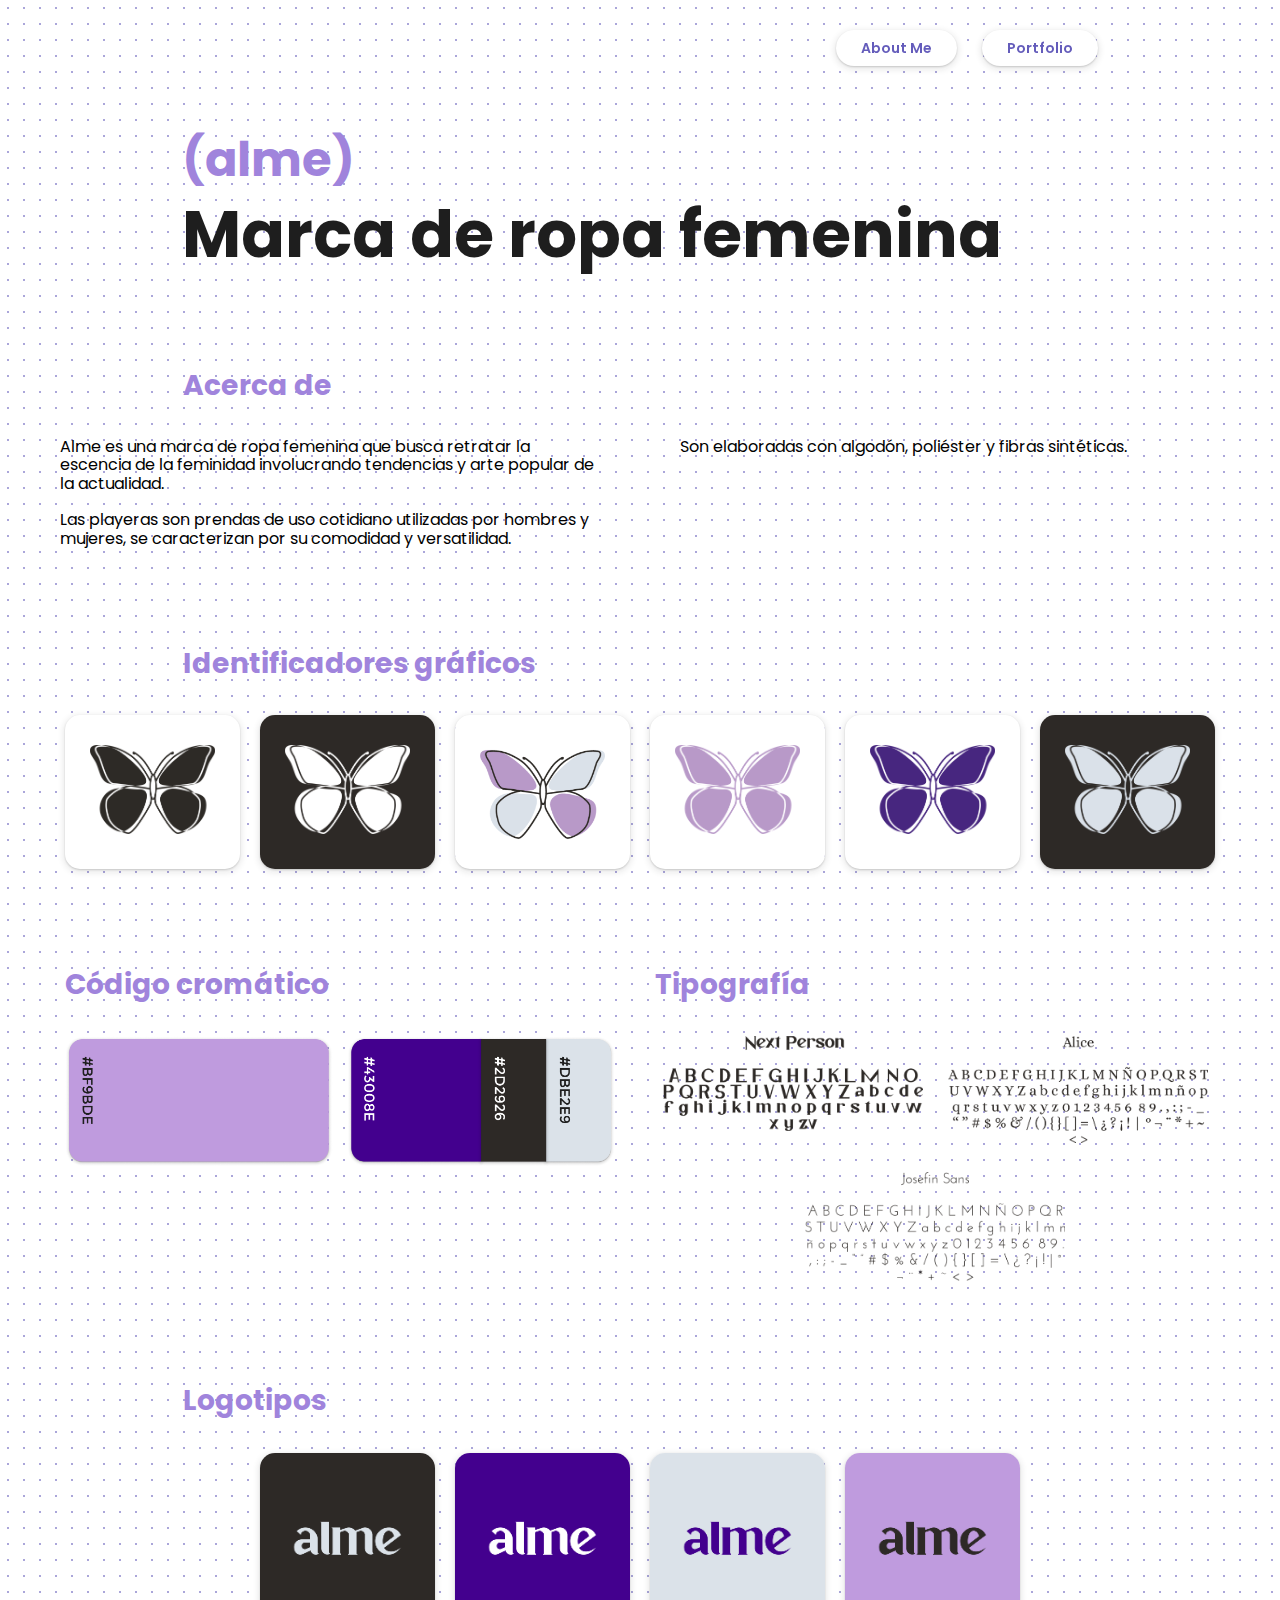
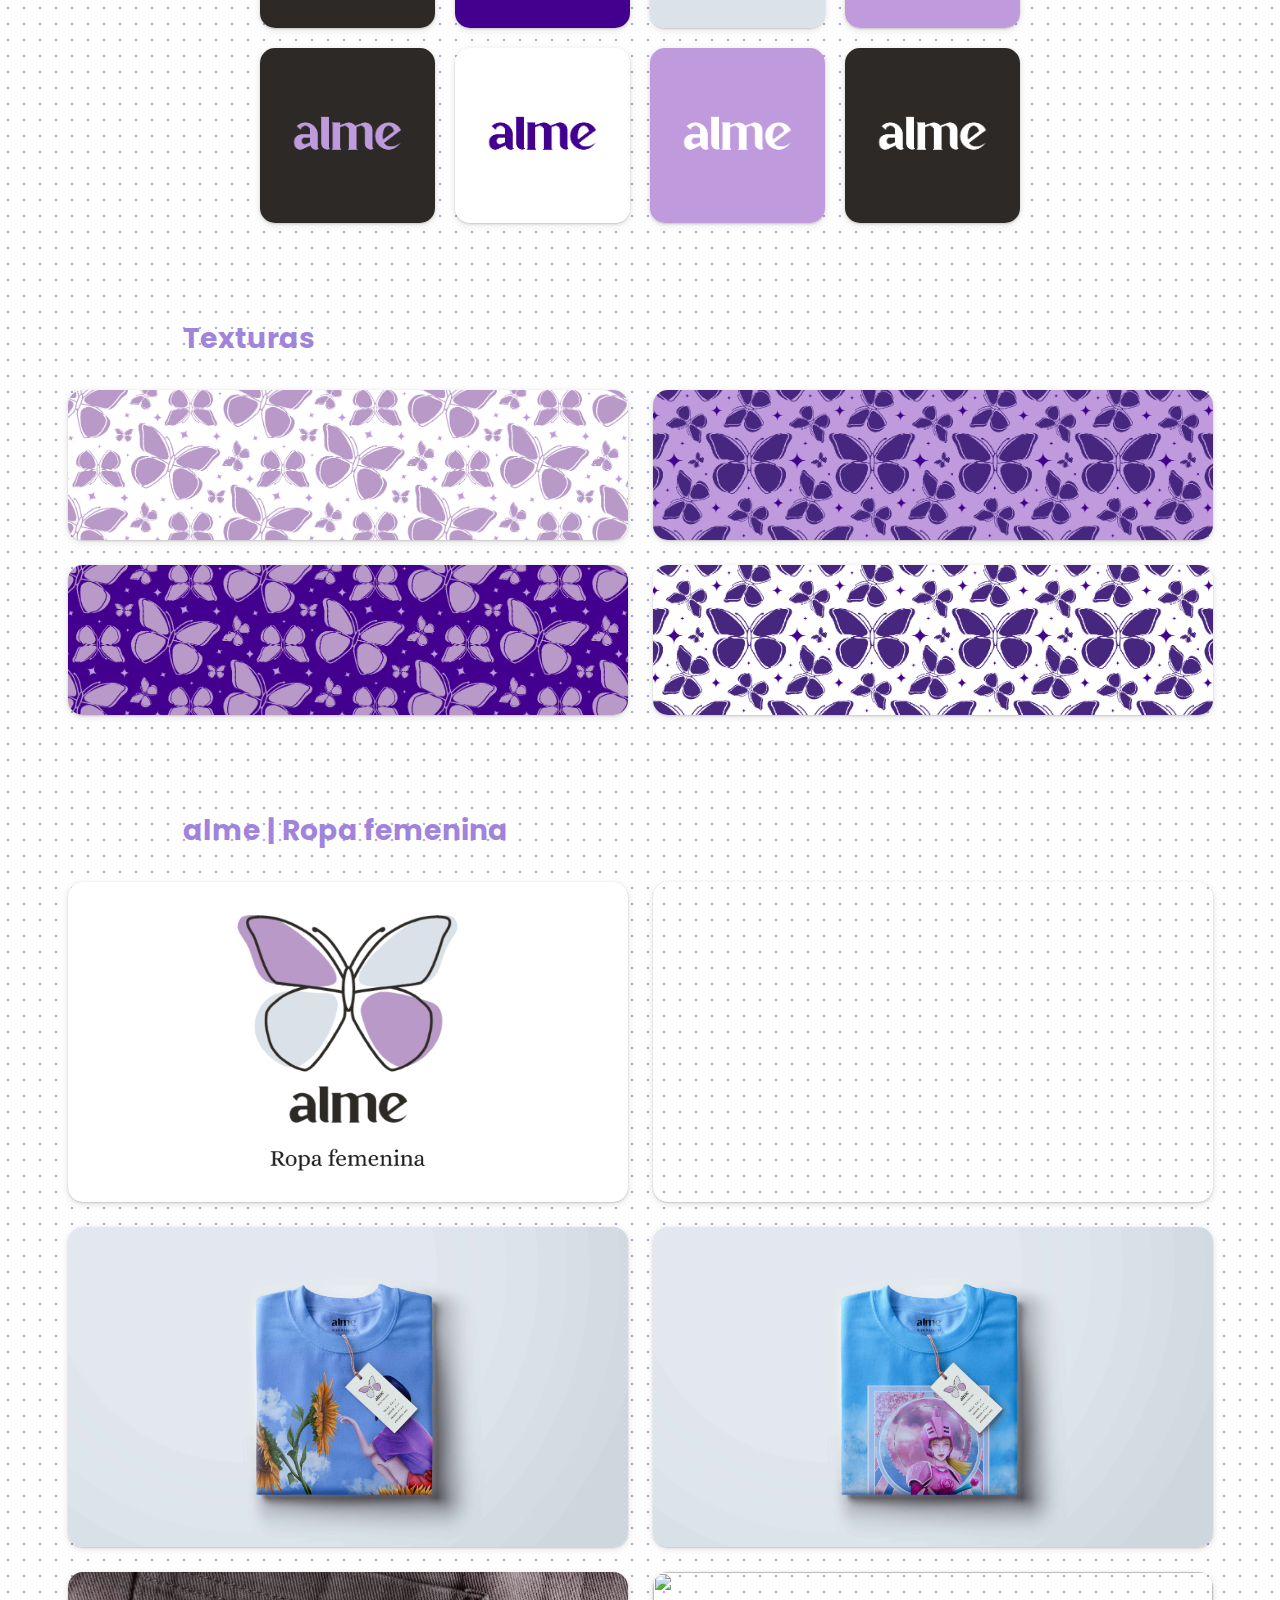
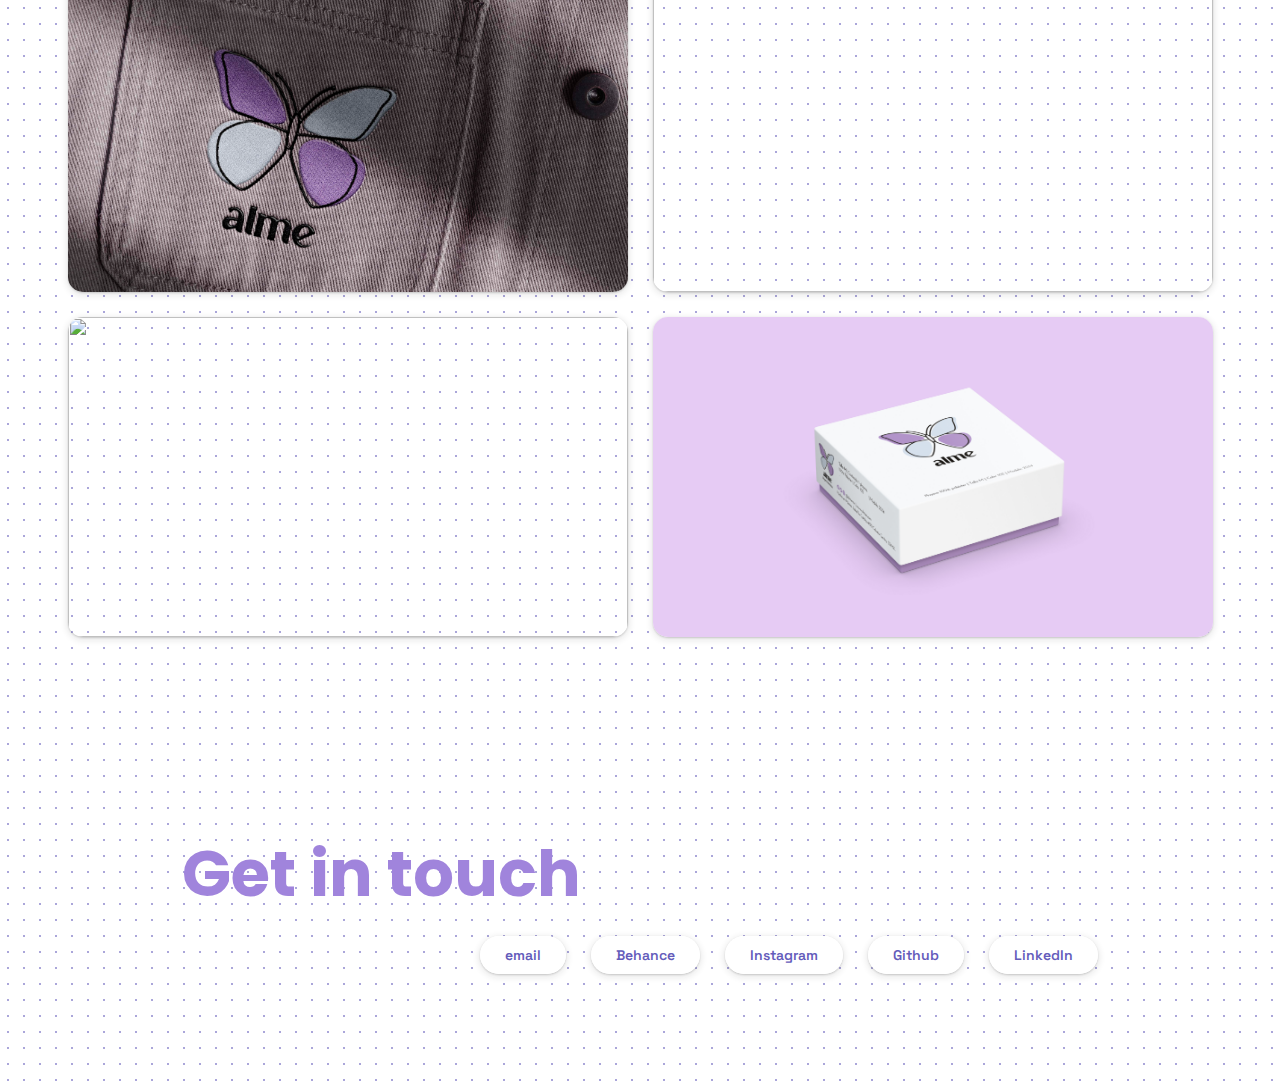
==== alme.html @ 8df27494 "Portafolio Ivonne Merlin" ====
<!DOCTYPE html>
<html lang="en">
<head>
    <meta charset="UTF-8">
    <meta http-equiv="X-UA-Compatible" content="IE=edge">
    <meta name="viewport" content="width=device-width, initial-scale=1.0">
    <title>Ivonne Merlin | Alme</title>
    <link rel="stylesheet" type="text/css" href="estilo/estilo.css">
    <link rel="stylesheet" type="text/css" href="estilo/normalize.css">
    <link rel="stylesheet" type="text/css" href="estilo/alme.css">
    <link rel="preconnect" href="https://fonts.googleapis.com">
    <link rel="icon" type="favicon" href="img/logo.png" />
<link rel="preconnect" href="https://fonts.gstatic.com" crossorigin>
<link href="https://fonts.googleapis.com/css2?family=Poppins:ital,wght@0,100;0,200;0,300;0,400;0,500;0,600;0,700;0,800;0,900;1,100;1,200;1,300;1,400;1,500;1,600;1,700;1,800;1,900&family=Space+Grotesk:wght@300;400;500;600;700&display=swap" rel="stylesheet">
</head>
<body>
    <nav class="nav-desktop">
        <ul class="nav-desktop-ul">
            <div class="li-container"><li><a href="index.html">About Me</a></li></div>
            <div class="li-container"><li><a href="projects.html">Portfolio</a></li></div>
        </ul>
    </nav>
    <div class="hero">
        <div class="hero--ivonne-merlin"><h1>(alme)</h1></div>
        <div class="hero--ux-ui"><h2>Marca de ropa femenina</h2></div>
    </div>
    <div class="desc">
        <div class="sub">
            <h3>Acerca de</h3>
        </div>
        <div class="text">
            <p>Alme es una marca de ropa femenina que busca retratar la escencia
                de la feminidad involucrando tendencias y arte popular de la actualidad. <br><br>
                Las playeras son prendas de uso cotidiano
                utilizadas por hombres y mujeres, se caracterizan por su
                comodidad y versatilidad.</p>
            <p>Son elaboradas con algodón, poliéster y fibras
                sintéticas.</p>
        </div>
    </div>
    <div class="identificadores-container">
        <div class="sub">
            <h3>Identificadores gráficos</h3>
        </div>
        <div class="identificadores">
            <div class="obj"><img src="img/alme/logo01.png"></div>
            <div class="obj"><img src="img/alme/logo02.png"></div>
            <div class="obj"><img src="img/alme/logo03.png"></div>   
            <div class="obj"><img src="img/alme/logo04.png"></div>
            <div class="obj"><img src="img/alme/logo05.png"></div>
            <div class="obj"><img src="img/alme/logo06.png"></div>
        </div>
    </div>
    <div class="resources-section">
        <div class="color-section">
            <div class="sub">
                <h3>Código cromático</h3>
            </div>
            <div class="color-container">
                <img src="img/alme/colores.png">
            </div>
        </div>
        <div class="tipo-section">
            <div class="sub">
                <h3>Tipografía</h3>
            </div>
            <div class="tipo-container">
                <div class="tipo">
                    <img src="img/alme/tipo01.png">
                </div>
                <div class="tipo">
                    <img src="img/alme/tipo02.png">
                </div>
                <div class="tipo">
                    <img src="img/alme/tipo03.png">
                </div>
            </div>
        </div>
    </div>
    <div class="logo-section">
        <div class="sub">
            <h3>Logotipos</h3>
        </div>
        <div class="logo-container">
            <img src="img/alme/logo 1.png">
            <img src="img/alme/logo 2.png">
            <img src="img/alme/logo 3.png">
            <img src="img/alme/logo 4.png">
            <img src="img/alme/logo 5.png">
            <img src="img/alme/logo 6.png">
            <img src="img/alme/logo 7.png">
            <img src="img/alme/logo 8.png">
        </div>
    </div>
    <div class="textures-container">
        <div class="sub">
            <h3>Texturas</h3>
        </div>
        <div class="textures">
            <img src="img/alme/01_pattern.jpg">
            <img src="img/alme/04_pattern.jpg">
            <img src="img/alme/03_pattern.jpg">
            <img src="img/alme/02_pattern.jpg">
        </div>
    </div>
    <div class="products-container">
        <div class="sub">
            <h3>alme | Ropa femenina</h3>
        </div>
        <div class="products">
            <img src="img/alme/mockup 01.png">
            <video src="video/alme/alme-motion-02.mp4" muted autoplay loop></video>
             <img src="img/alme/mockup 02.jpg">
            <img src="img/alme/mockup 03.jpg"> 
             <img src="img/alme/mockup 04.jpg"> 
            <img src="img/alme/mockup 05.jpg">
            <img src="img/alme/mockup 06.jpg">
            <img src="img/alme/mockup 07.jpg">                     
        </div>
    </div>
    <footer>
        <div class="footer-contact">
            <p>Get in touch</p>
        </div>
        <div class="footer-links--container">
            <div class="footer-links">
                <div class="email"><a href="mailto:ivonnemerlin22@gmail.com" target="_blank">email</a></div>
                <div class="behance"><a href="https://www.behance.net/Ivonne_Merlin" target="_blank">Behance</a></div>
                <div class="Instagram"><a href="https://www.instagram.com/meruu_rin/" target="_blank">Instagram</a></div>          
                <div class="Github"><a href="https://github.com/ivonnemerlin" target="_blank">Github</a></div>          
                <div class="linkedin"><a href="https://www.linkedin.com/in/ivonne-merlin/" target="_blank">LinkedIn</a></div>          
            </div>
        </div>
    </footer>
    <script type='text/javascript'>
        document.oncontextmenu = function(){return false}
    </script>
</body>
</html>
---- estilo/estilo.css ----
*{
    font-family: 'Poppins', sans-serif;
    user-select: none;
    padding: 0;
    margin: 0;
    box-sizing: border-box;
}    
body{
    box-sizing: border-box;
    background: radial-gradient(circle, #645cbb8b 10%, transparent 10%);
    background-size: 1em 1em;
}
ul, li{
    list-style: none;
}
a{
    text-decoration: none;
    color: #645CBB;
}
b{
    font-size: 18px;
    color: #3F3351;
}

/*Desktop Menu*/

.nav-desktop{
    position: fixed;
    top: 0;
    right: 0;
}
.nav-desktop-ul{
    display: flex;
    justify-content: right;
    flex-wrap: wrap;
    flex-direction: row;
    gap:25px ;
    margin-right: 182px;
}
.li-container{
    margin: 30px 0px 30px 0px;
    cursor: pointer;
    background-color: #fff;
    box-shadow: 0px 1px 2px 0px #1e1e1e30, 0px 2px 6px 2px #1e1e1e15;
    border-radius: 25px;
}
.nav-desktop li{
    font-family: 'Space Grotesk', sans-serif;
    color: #645CBB;
    font-weight: 600;
    font-size: 14px;
    text-align: center;
    padding: 10px 25px 10px 25px;
}

/*hero index*/

.hero{
    display: flex;
    flex-wrap: wrap;
    flex-direction: column;
    margin: 100px 0px 0px 182px;
}
.hero--ivonne-merlin{
    font-size: 24px;
    color: #A084DC;
}
.hero--ux-ui{
    font-size: 43px;
    color: #1e1e1e;
    line-height: 1.1;
    margin-top: -20px;
}
.hero-description{
    display: flex;
    flex-direction: row;
    flex-wrap: wrap;
    justify-content: center;
    gap: 90px;
    margin: 45px 25px 0px 25px;
}
.hero-description p{
    max-width: 525px;
    min-width: 200px;
    font-size: 18px;
    line-height: 1.6;
}

/* Section two */

.galery{
    margin-top: 70px;
}
.galery-container{
    display: flex;
    flex-wrap: wrap;
    justify-content: center;
    margin: 0px 25px 0px 25px;
}
.galery-container img{
	width: 1150px;
    height: 350px;
	object-fit: cover;
    box-shadow: 0px 1px 2px 0px #1e1e1e30, 0px 2px 6px 2px #1e1e1e15;
}
.galery-container img:first-child{
	border-radius: 15px 15px 0px 0px;
}
.galery-container img:nth-child(3){
	border-radius: 0px 0px 15px 15px;
}

/*Section three*/

.section-three{
    display: flex;
    flex-direction: row;
    flex-wrap: wrap;
    justify-content: center;
    margin-top: 100px;
    gap: 50px;
}
.studies, .skills, .tools{
    width: 350px;
}
.listado{
    margin-top: 15px;
}
.listado button{
    border-radius: 25px;
    border: none;
    width: 300px;
    padding: 10px;
    margin-top: 35px;
    background-color: #fff;
    box-shadow: 0px 1px 2px 0px #1e1e1e30, 0px 2px 6px 2px #1e1e1e15;
}
.listado a{
    font-size: 16px;
    font-weight: 600;
    color:#A084DC;
}
.section-three h3{
    font-size: 32px;
    color: #A084DC;
}
.section-three li{
    line-height: 1.6;
    font-size: 18px;
}

/*Footer*/

footer{
    margin-top: 200px;
    height: 250px;
}
footer p{
    margin-left: 182px;
    font-size: 64px;
    font-weight: 700;
    color: #A084DC;
}
.footer-links--container{
    margin-top: 35px;
    margin-right: 182px;
}
.footer-links{
    display: flex;
    flex-direction: row;
    justify-content: right;
    flex-wrap: wrap;
    gap: 25px;
}
footer a{
    font-family: 'Space Grotesk', sans-serif;
    background-color: #fff;
    font-weight: 600;
    font-size: 14px;
    text-decoration: none;
    padding: 10px 25px 10px 25px;
    color: #645CBB;
    box-shadow: 0px 1px 2px 0px #1e1e1e30, 0px 2px 6px 2px #1e1e1e15;
    border-radius: 25px;
    cursor: pointer;
}

@media screen and (min-width: 768px) and (max-width:1210px){
    .nav-desktop-ul{
        margin-right: 25px;
    }
    .hero{
        text-align: center;
        margin: 100px 25px 0px 25px;
    }
    .hero--ux-ui{
        line-height: 1.1;
    }
    .hero-description{
        gap: 10px;
    }
    .hero-description p{
        text-align: center;
        max-width: 750px;
    }
    .galery-container img{
        height: 250px;
    }
    .section-three{
        flex-direction: column;
        text-align: center;
        align-items: center;
    }
    .studies, .skills, .tools{
        width: 700px;
    }
    footer p{
        text-align: center;
        margin-left: 0px;
    }
    .footer-links--container{
        margin-right: 0px;
    }
    .footer-links{
        justify-content: center;
    }
}

@media screen and (max-width: 767px){
    .nav-desktop-ul{
        margin-right: 25px;
    }
    .hero{
        text-align: center;
        margin: 100px 25px 0px 25px;
    }
    .hero--ivonne-merlin h1{
        font-size: 36px;
    }
    .hero--ux-ui h2{
        font-size: 40px;
        line-height: 1.1;
    }
    .hero-description{
        gap: 10px;
    }
    .hero-description p{
        text-align: center;
        max-width: 750px;
        font-size: 16px;
    }
    .galery-container img{
        height: 250px;
    }
    .section-three{
        flex-direction: column;
        text-align: center;
        align-items: center;
    }
    .section-three h3{
        font-size: 28px;
    }
    .section-three li,b{
        font-size: 16px;
    }
    .studies, .skills, .tools{
        width: 320px;
    }
    footer p{
        text-align: center;
        margin-top: -100px;
        margin-left: 0px;
        font-size: 52px;
    }
    .footer-links--container{
        margin-right: 0px;
    }
    .footer-links{
        justify-content: center;
    }
}
---- estilo/alme.css ----
*{
    padding: 0;
    margin: 0;
    box-sizing: border-box;
}
.sub{
    font-size: 24px;
    color: #A084DC;
}
.desc{
    margin-top: 100px;
}
.desc h3{
    margin-left: 183px;
}
.text{
    display: flex;
    flex-wrap: wrap;
    justify-content: center;
    gap: 80px;
    margin-top: 35px;    
}
.text p{
    width: 540px;
}

/*IDENTIFICADORES GRÁFICOS*/

.identificadores-container{
    margin-top: 100px;
}

.identificadores-container .sub h3{
    margin-left: 183px;
}

.identificadores{
    display: flex;
    flex-wrap: wrap;
    justify-content: center;
    gap: 20px;
    margin-top: 35px;
}
.obj{
    width: 175px;
    padding: 30px 25px 20px 25px;
    box-shadow: 0px 1px 2px 0px #1e1e1e30, 0px 2px 6px 2px #1e1e1e15;
    background-color: #fff;
    border-radius: 15px;
}
.obj:nth-child(2){
    background-color: #2D2926;
}
.obj:last-child{
    background-color: #2D2926;
}

/*COLOR Y TIPOGRAFÍA*/

.resources-section{
    margin-top: 100px;
    display: flex;
    flex-direction: row;
    justify-content: center;
    gap: 30px;
}
.color-container img{
    width: 550px;
}
.color-container, .tipo-container{
    margin-top: 35px;
    width: 560px;
}
.tipo-container{
    display: flex;
    flex-direction: row;
    flex-wrap: wrap;
    justify-content: center;
    gap: 25px;
}
.tipo img{
    width: 260px;
}
/*LOGOTIPOS*/

.logo-section{
    margin-top: 100px;
}
.logo-section h3{
    margin-left: 183px;
}
.logo-container{
    display: flex;
    justify-content: center;
    flex-direction: row;
    flex-wrap: wrap;
    gap: 20px;
    margin: 35px 180px 0px 180px;
}
.logo-container img{
    width: 175px;
    border-radius: 15px;
    box-shadow: 0px 1px 2px 0px #1e1e1e30, 0px 2px 6px 2px #1e1e1e15;
}
.textures-container{
    margin-top: 100px;
}
.textures-container h3{
    margin-left: 183px;
}
.textures{
    display: flex;
    justify-content: center;
    flex-direction: row;
    flex-wrap: wrap;
    gap: 25px;
    margin-top: 35px;
}
.textures img{
    object-fit: cover;
    width: 560px;
    height: 150px;
    border-radius: 15px;
    box-shadow: 0px 1px 2px 0px #1e1e1e30, 0px 2px 6px 2px #1e1e1e15;
}
.products-container{
    margin-top: 100px;
}
.products-container h3{
    margin-left: 183px;
}
.products{
    display: flex;
    justify-content: center;
    flex-direction: row;
    flex-wrap: wrap;
    gap: 25px;
    margin-top: 35px;
}
.products img,video{
    object-fit: cover;
    width: 560px;
    height: 320px;
    border-radius: 15px;
    box-shadow: 0px 1px 2px 0px #1e1e1e30, 0px 2px 6px 2px #1e1e1e15;
}
.products img:first-child{
    object-fit: contain;
    background-color: #fff;
}

@media screen and (min-width: 768px) and (max-width:1210px){
    .desc{
        margin-top: 100px;
        text-align: center;
    }
    .desc h3{
        margin-left: 0px;
    }
    .text{
        gap: 15px;
        margin-top: 25px;    
    }
    .text p{
        width: 600px;
    }
    .identificadores-container{
        margin-top: 45px;
    }    
    .identificadores-container .sub h3{
        text-align: center;
        margin-left: 0px;
    }    
    .identificadores{
        margin-top: 45px 50px 0px 50px;
    }
    .obj{
        width: 150px;
    }
    .resources-section{
        margin-top: 45px;
        flex-direction: column;
        text-align: center;
        align-items: center;
        gap: 45px;
    }
    .color-container, .tipo-container{
        margin-top: 45px;
    }
    .logo-section{
        margin-top: 45px;
    }
    .logo-section h3{
        text-align: center;
        margin-left: 0px;
    }
    .logo-container{
        gap: 15px;
        margin: 35px 25px 0px 25px;
    }
    .logo-container img{
        width: 150px;
    }
    .textures-container{
        margin-top: 45px;
    }
    .textures-container h3{
        text-align: center;
        margin-left: 0px;
    }
    .textures{
        gap: 15px;
        margin-top: 45px;
    }
    .products-container{
        margin-top: 45px;
    }
    .products-container h3{
        text-align: center;
        margin-left: 0px;
    }
    .products{
        gap: 15px;
        margin-top: 45px;
    }
}

@media screen and (max-width: 767px){
    .sub {
        width: 250px;
    }
    .sub h3{
        font-size: 22px;
    }
    .desc{
        margin-top: 100px;
        text-align: center;
    }
    .desc h3{
        margin-left: 0px;
        margin-top: -45px;
    }
    .text{
        gap: 15px;
        margin-top: 25px;    
    }
    .text p{
        width: 300px;
        line-height: 1.6;
    }
    .identificadores-container{
        margin-top: 45px;
    }    
    .identificadores-container .sub h3{
        text-align: center;
        margin-left: 0px;
    }    
    .identificadores{
        gap: 10px;
        margin-top: 45px 50px 0px 50px;
    }
    .obj{
        border-radius: 10px;
        width: 125px;
    }
    .resources-section{
        margin-top: 45px;
        flex-direction: column;
        text-align: center;
        align-items: center;
        gap: 45px;
    }
    .color-container, .tipo-container{
        margin-top: 45px;
    }
    .color-container img{
        width: 300px;
    }
    .tipo-container{
        flex-direction: column;
    }
    .logo-section{
        margin-top: 45px;
    }
    .logo-section h3{
        text-align: center;
        margin-left: 0px;
    }
    .logo-container{
        gap: 10px;
        margin: 45px 25px 0px 25px;
    }
    .logo-container img{
        width: 125px;
    }
    .textures-container{
        margin-top: 45px;
    }
    .textures-container h3{
        text-align: center;
        margin-left: 0px;
    }
    .textures{
        gap: 10px;
        margin-top: 45px;
    }
    .textures img{
        width: 300px;
        height: 100px;
    }
    .products-container{
        margin-top: 45px;
    }
    .products-container h3{
        text-align: center;
        margin-left: 0px;
    }
    .products{
        gap: 15px;
        margin-top: 45px;
    }
    .products img, .products video{
        width: 300px;
        height: 150px;
    }
}
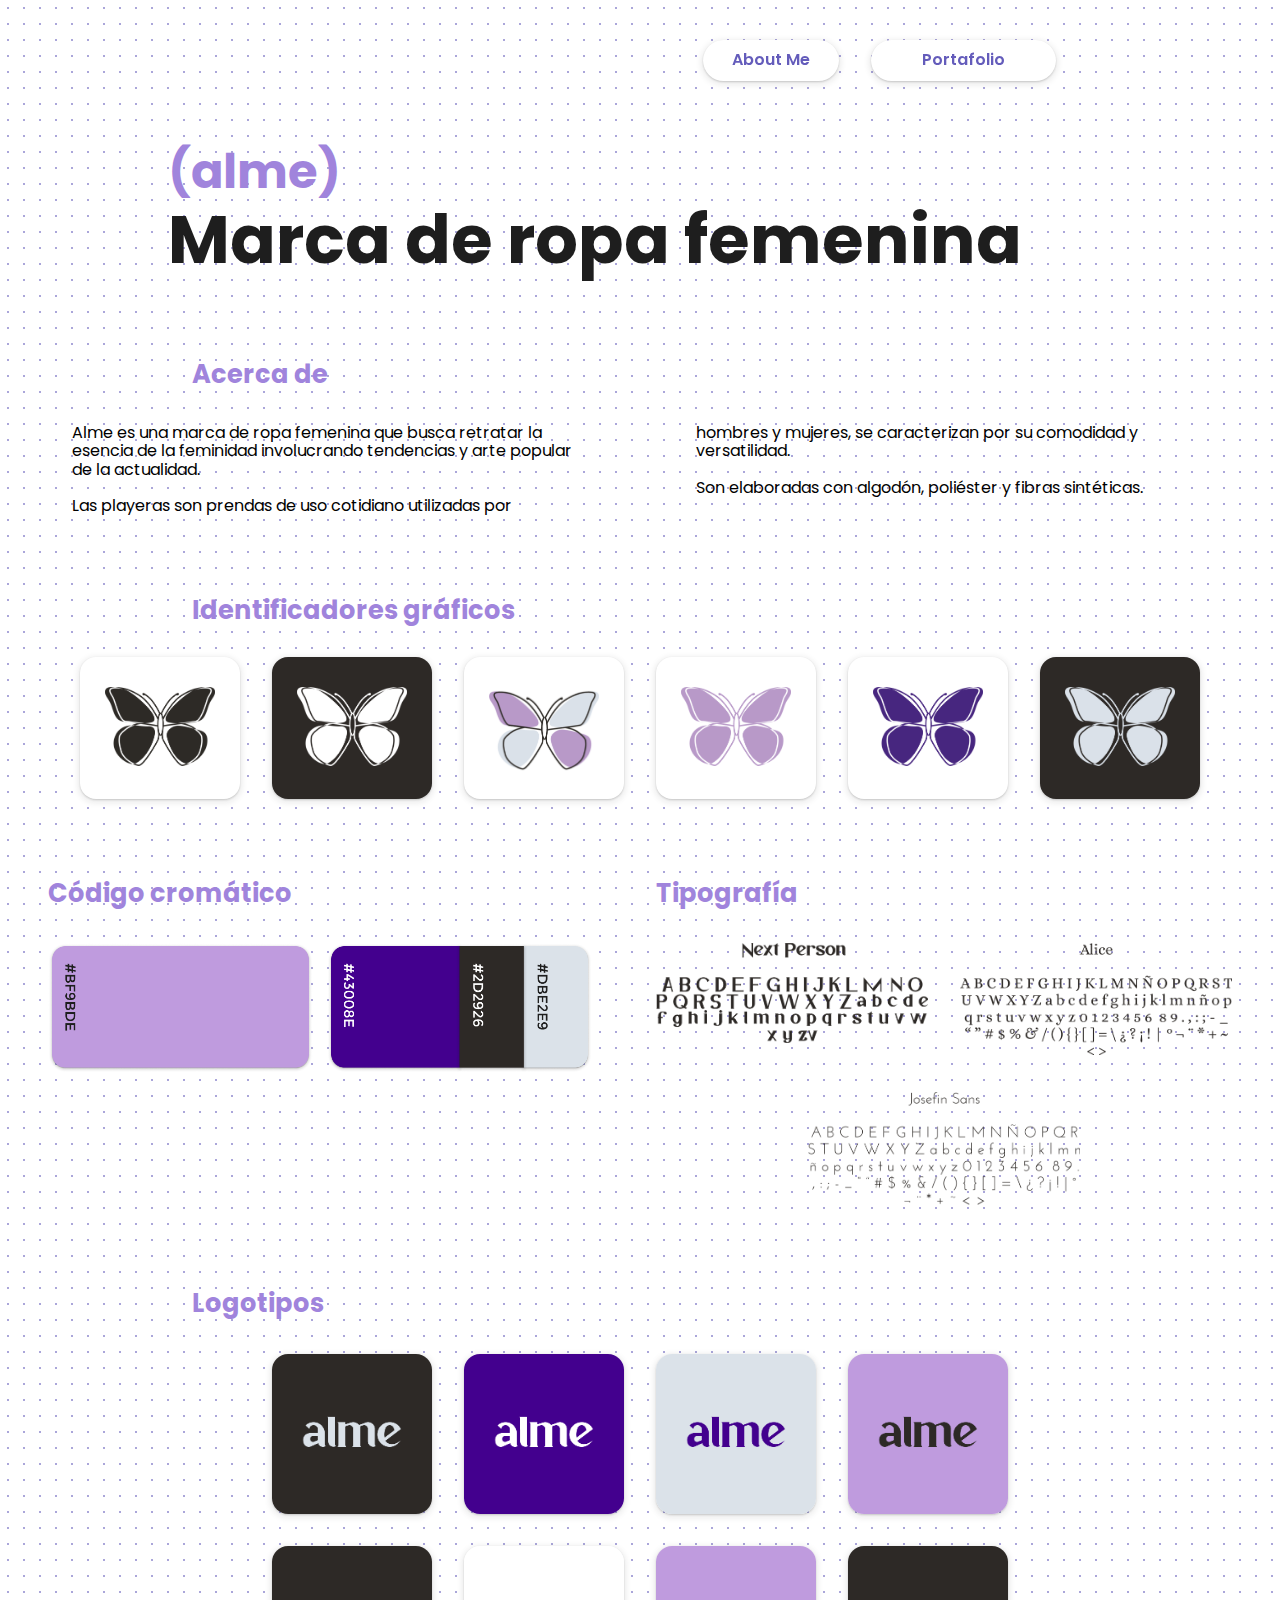
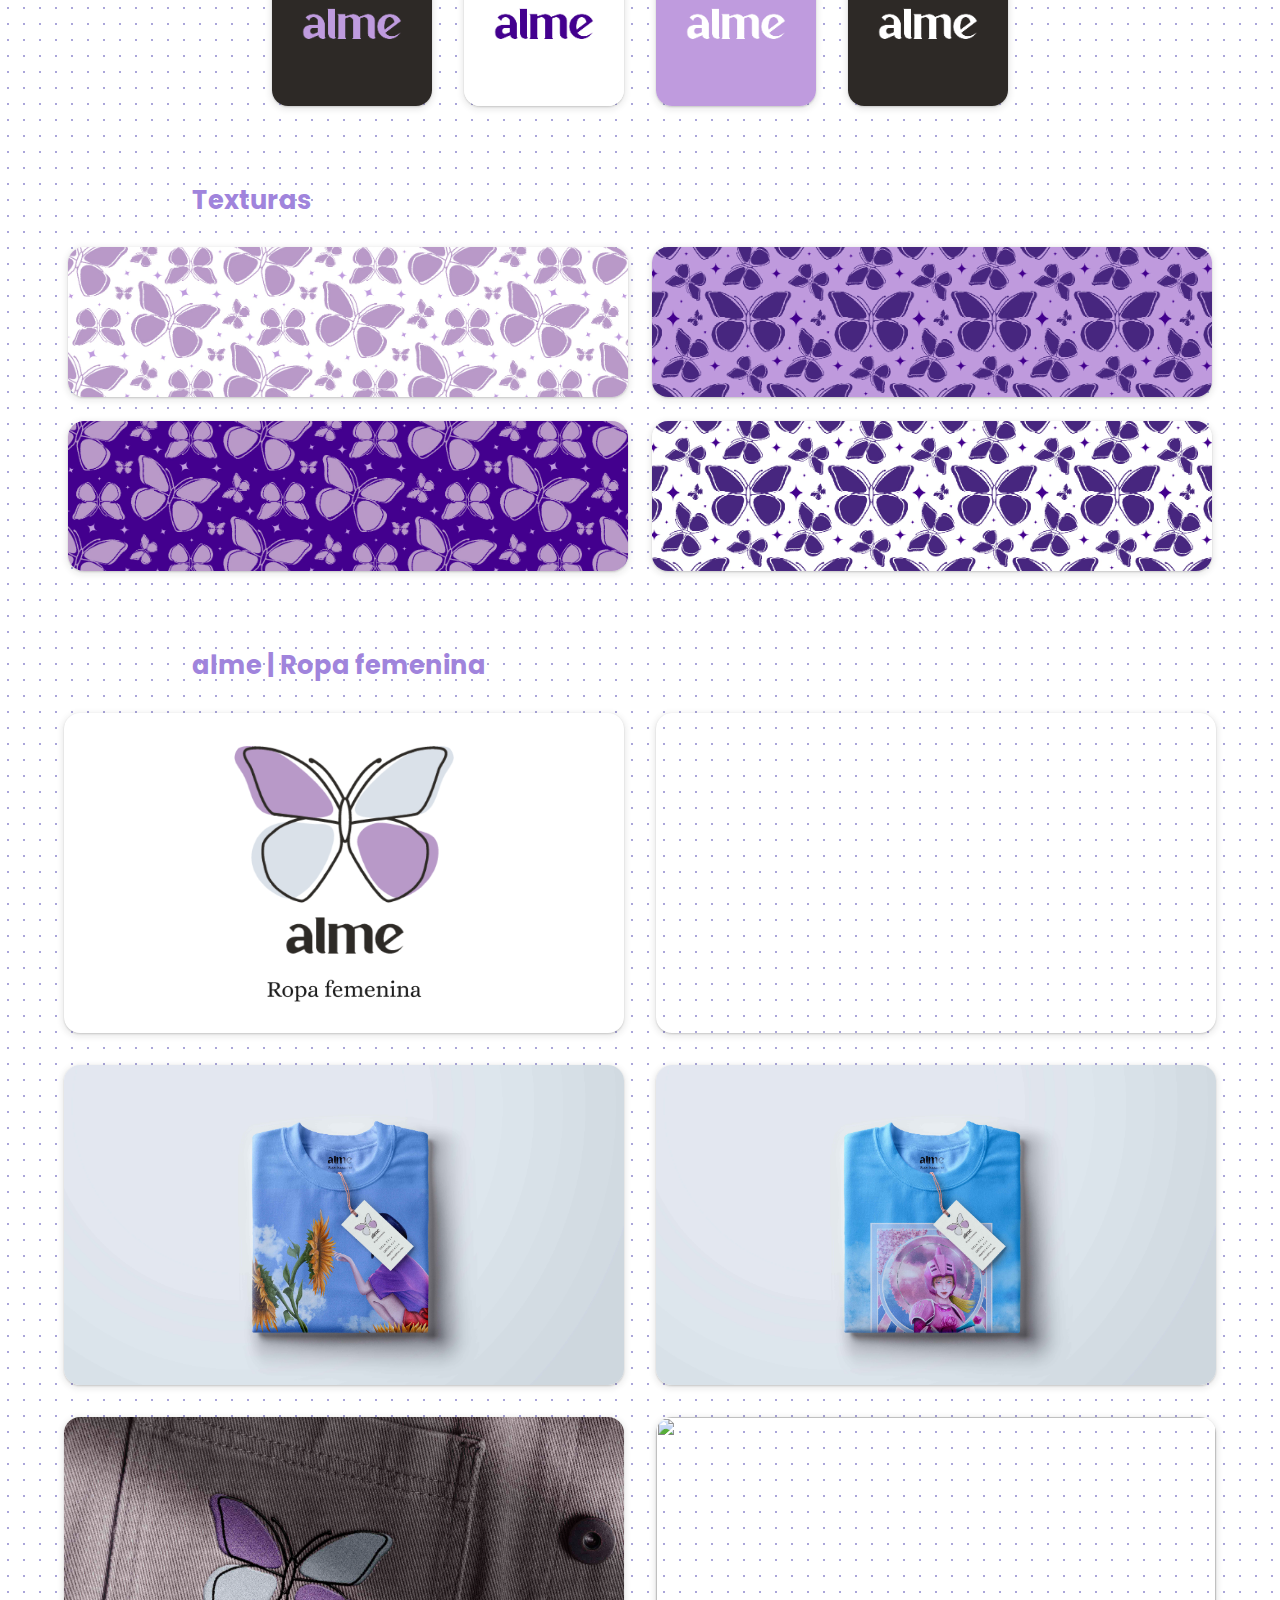
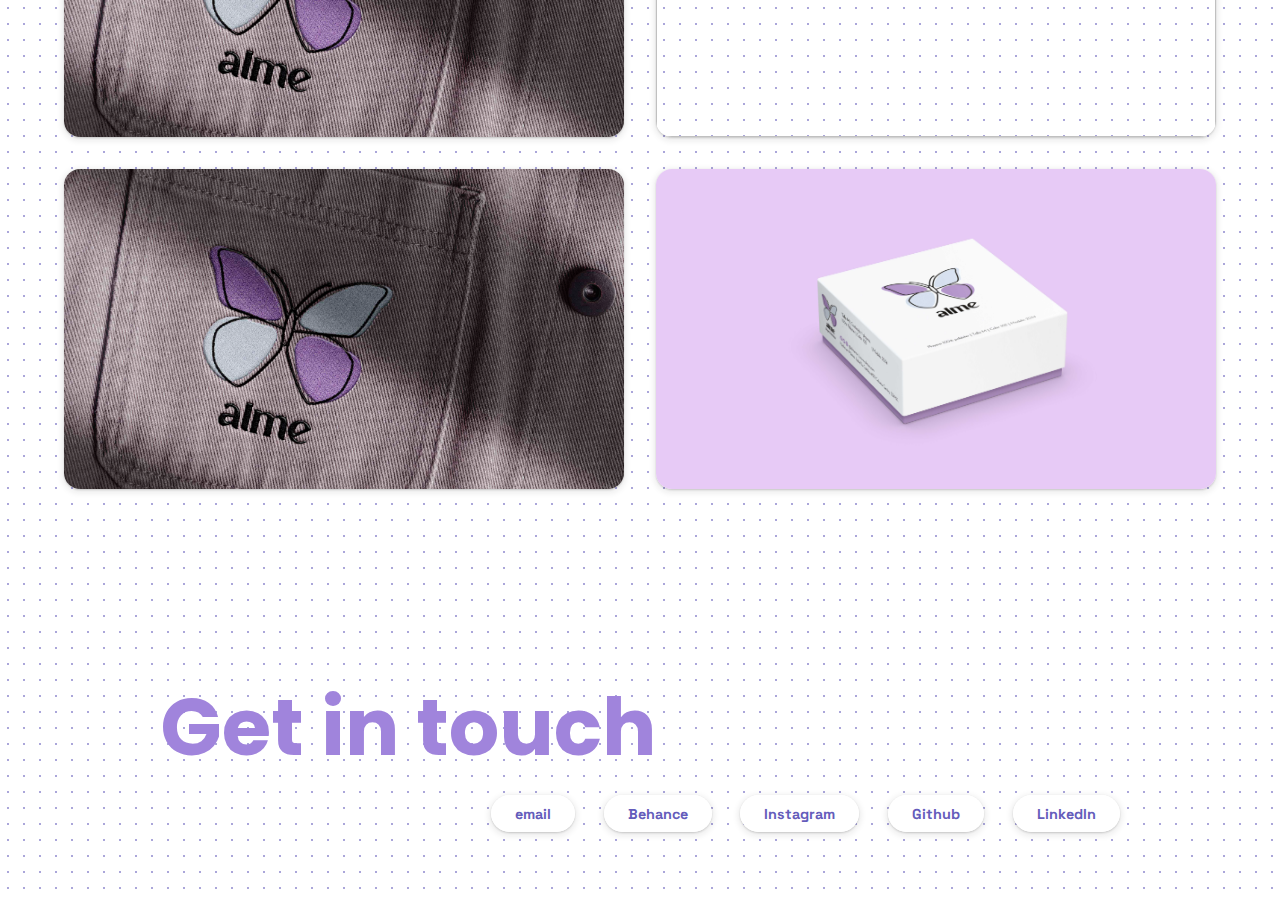
==== commit 2647febd: "Correcion general de menu, footer y proyectos" ====
--- a/alme.html
+++ b/alme.html
@@ -4,84 +4,132 @@
     <meta charset="UTF-8">
     <meta http-equiv="X-UA-Compatible" content="IE=edge">
     <meta name="viewport" content="width=device-width, initial-scale=1.0">
+    <link rel="preconnect" href="https://fonts.googleapis.com">
+    <link rel="preconnect" href="https://fonts.gstatic.com" crossorigin>
+    <link href="https://fonts.googleapis.com/css2?family=Poppins:ital,wght@0,100;0,200;0,300;0,400;0,500;0,600;0,700;0,800;0,900;1,100;1,200;1,300;1,400;1,500;1,600;1,700;1,800;1,900&family=Space+Grotesk:wght@300;400;500;600;700&display=swap" rel="stylesheet">
+    <link rel="stylesheet" href="estilo/normalize.css">
+    <link rel="stylesheet" href="estilo/reset.css">
+    <link rel="stylesheet" href="estilo/menu.css">
+    <link rel="stylesheet" href="estilo/footer.css">
+    <link rel="stylesheet" href="estilo/portafolio/branding/alme.css">
+    <link rel="icon" type="favicon" href="img/logo.png" />
     <title>Ivonne Merlin | Alme</title>
-    <link rel="stylesheet" type="text/css" href="estilo/estilo.css">
-    <link rel="stylesheet" type="text/css" href="estilo/normalize.css">
-    <link rel="stylesheet" type="text/css" href="estilo/alme.css">
-    <link rel="preconnect" href="https://fonts.googleapis.com">
-    <link rel="icon" type="favicon" href="img/logo.png" />
-<link rel="preconnect" href="https://fonts.gstatic.com" crossorigin>
-<link href="https://fonts.googleapis.com/css2?family=Poppins:ital,wght@0,100;0,200;0,300;0,400;0,500;0,600;0,700;0,800;0,900;1,100;1,200;1,300;1,400;1,500;1,600;1,700;1,800;1,900&family=Space+Grotesk:wght@300;400;500;600;700&display=swap" rel="stylesheet">
 </head>
 <body>
-    <nav class="nav-desktop">
-        <ul class="nav-desktop-ul">
-            <div class="li-container"><li><a href="index.html">About Me</a></li></div>
-            <div class="li-container"><li><a href="projects.html">Portfolio</a></li></div>
-        </ul>
+    <nav class="menu">
+        <div class="menu__lista">
+            <ul class="menu__lista-boton menu__about">
+                <li class="menu__lista-item"><a href="index.html">About Me</a></li>
+            </ul>
+            <ul class="menu__lista-boton menu__portafolio dropdown">
+                <li class="menu__lista-item menu__item-portafolio"><a href="portfolio.html">Portafolio</a>                
+                    <ul class="menu__sublista-contenedor">
+                        <li class="menu__lista-item menu__item-uxui dropdown">
+                            <a href="uxui.html">Diseño UX/UI</a>
+                            <ul class="menu__sublista-boton menu__sublista-uxui">
+                                <li class="menu__sublista-item menu__item-moneycare">
+                                    <a href="moneycare.html">Money Care</a>
+                                </li>
+                                <li class="menu__sublista-item menu__item-sweetbakery">
+                                    <a href="sweetbakery.html">Sweet Bakery</a>
+                                </li>
+                                <li class="menu__sublista-item menu__item-patitas">
+                                    <a href="patitasfelices.html">Patitas Felices</a>
+                                </li>
+                            </ul>
+                        </li>
+                        <li class="menu__lista-item menu__item-ilustracion dropdown">
+                            <a href="illust.html">Ilustración Digital</a>
+                            <ul class="menu__sublista-boton menu__sublista-ilustracion">
+                                <li class="menu__sublista-item menu__item-gato">
+                                    <a href="gato-de-habitos.html">Gato de hábitos</a>
+                                </li>
+                                <li class="menu__sublista-item menu__item-retraros">
+                                    <a href="retratos.html">Retratos</a>
+                                </li>
+                                <li class="menu__sublista-item menu__escenarios">
+                                    <a href="escenarios.html">Escenarios</a>
+                                </li>
+                            </ul>
+                        </li>
+                        <li class="menu__lista-item menu__item-branding dropdown">
+                            <a href="branding.html">Branding</a>
+                            <ul class="menu__sublista-boton menu__sublista-">
+                                <li class="menu__sublista-item menu__item-alme">
+                                    <a href="alme.html">alme</a>
+                                </li>
+                                <li class="menu__sublista-item menu__item-petalos">
+                                    <a href="petalos.html">Los pétalos</a>
+                                </li>
+                            </ul>
+                        </li>
+                    </ul>                    
+                </li>                
+            </ul>
+        </div>
     </nav>
-    <div class="hero">
-        <div class="hero--ivonne-merlin"><h1>(alme)</h1></div>
-        <div class="hero--ux-ui"><h2>Marca de ropa femenina</h2></div>
-    </div>
-    <div class="desc">
-        <div class="sub">
+    <section class="hero">
+        <div class="hero__titulo"><h1>(alme)</h1></div>
+        <div class="hero__subtitulo"><h2>Marca de ropa femenina</h2></div>
+    </section>
+    <section class="resumen">
+        <div class="resumen__subtitulo">
             <h3>Acerca de</h3>
         </div>
-        <div class="text">
-            <p>Alme es una marca de ropa femenina que busca retratar la escencia
+        <div class="resumen__descripcion">
+            <p>Alme es una marca de ropa femenina que busca retratar la esencia
                 de la feminidad involucrando tendencias y arte popular de la actualidad. <br><br>
                 Las playeras son prendas de uso cotidiano
-                utilizadas por hombres y mujeres, se caracterizan por su
-                comodidad y versatilidad.</p>
-            <p>Son elaboradas con algodón, poliéster y fibras
+                utilizadas por</p>
+            <p>hombres y mujeres, se caracterizan por su
+                comodidad y versatilidad. <br> <br>Son elaboradas con algodón, poliéster y fibras
                 sintéticas.</p>
         </div>
-    </div>
-    <div class="identificadores-container">
-        <div class="sub">
+    </section>
+    <section class="identificadores">
+        <div class="identificadores__subtitulo">
             <h3>Identificadores gráficos</h3>
         </div>
-        <div class="identificadores">
-            <div class="obj"><img src="img/alme/logo01.png"></div>
-            <div class="obj"><img src="img/alme/logo02.png"></div>
-            <div class="obj"><img src="img/alme/logo03.png"></div>   
-            <div class="obj"><img src="img/alme/logo04.png"></div>
-            <div class="obj"><img src="img/alme/logo05.png"></div>
-            <div class="obj"><img src="img/alme/logo06.png"></div>
+        <div class="identificadores__container">
+            <div class="identificadores__item"><img src="img/alme/logo01.png"></div>
+            <div class="identificadores__item"><img src="img/alme/logo02.png"></div>
+            <div class="identificadores__item"><img src="img/alme/logo03.png"></div>   
+            <div class="identificadores__item"><img src="img/alme/logo04.png"></div>
+            <div class="identificadores__item"><img src="img/alme/logo05.png"></div>
+            <div class="identificadores__item"><img src="img/alme/logo06.png"></div>
         </div>
-    </div>
-    <div class="resources-section">
-        <div class="color-section">
-            <div class="sub">
+    </section>
+    <section class="recursos">
+        <div class="color">
+            <div class="color__subtitulo">
                 <h3>Código cromático</h3>
             </div>
-            <div class="color-container">
+            <div class="color__contenedor">
                 <img src="img/alme/colores.png">
             </div>
         </div>
-        <div class="tipo-section">
-            <div class="sub">
+        <div class="tipografia">
+            <div class="tipografia__subtitulo">
                 <h3>Tipografía</h3>
             </div>
-            <div class="tipo-container">
-                <div class="tipo">
+            <div class="tipografia__contenedor">
+                <div class="tipografia__item">
                     <img src="img/alme/tipo01.png">
                 </div>
-                <div class="tipo">
+                <div class="tipografia__item">
                     <img src="img/alme/tipo02.png">
                 </div>
-                <div class="tipo">
+                <div class="tipografia__item">
                     <img src="img/alme/tipo03.png">
                 </div>
             </div>
         </div>
-    </div>
-    <div class="logo-section">
-        <div class="sub">
+    </section>
+    <section class="logotipo">
+        <div class="logotipo__subtitulo">
             <h3>Logotipos</h3>
         </div>
-        <div class="logo-container">
+        <div class="logotipo__contenedor">
             <img src="img/alme/logo 1.png">
             <img src="img/alme/logo 2.png">
             <img src="img/alme/logo 3.png">
@@ -91,44 +139,44 @@
             <img src="img/alme/logo 7.png">
             <img src="img/alme/logo 8.png">
         </div>
-    </div>
-    <div class="textures-container">
-        <div class="sub">
+    </section>
+    <section class="texturas">
+        <div class="texturas__subtitulo">
             <h3>Texturas</h3>
         </div>
-        <div class="textures">
+        <div class="texturas__contenedor">
             <img src="img/alme/01_pattern.jpg">
             <img src="img/alme/04_pattern.jpg">
             <img src="img/alme/03_pattern.jpg">
             <img src="img/alme/02_pattern.jpg">
         </div>
-    </div>
-    <div class="products-container">
-        <div class="sub">
+    </section>
+    <section class="productos">
+        <div class="productos__subtitulo">
             <h3>alme | Ropa femenina</h3>
         </div>
-        <div class="products">
+        <div class="productos__contenedor">
             <img src="img/alme/mockup 01.png">
             <video src="video/alme/alme-motion-02.mp4" muted autoplay loop></video>
              <img src="img/alme/mockup 02.jpg">
             <img src="img/alme/mockup 03.jpg"> 
              <img src="img/alme/mockup 04.jpg"> 
             <img src="img/alme/mockup 05.jpg">
-            <img src="img/alme/mockup 06.jpg">
+            <img src="img/alme/mockup 04.jpg">
             <img src="img/alme/mockup 07.jpg">                     
         </div>
-    </div>
+    </section>
     <footer>
-        <div class="footer-contact">
+        <div class="footer__contacto">
             <p>Get in touch</p>
         </div>
-        <div class="footer-links--container">
-            <div class="footer-links">
-                <div class="email"><a href="mailto:ivonnemerlin22@gmail.com" target="_blank">email</a></div>
-                <div class="behance"><a href="https://www.behance.net/Ivonne_Merlin" target="_blank">Behance</a></div>
-                <div class="Instagram"><a href="https://www.instagram.com/meruu_rin/" target="_blank">Instagram</a></div>          
-                <div class="Github"><a href="https://github.com/ivonnemerlin" target="_blank">Github</a></div>          
-                <div class="linkedin"><a href="https://www.linkedin.com/in/ivonne-merlin/" target="_blank">LinkedIn</a></div>          
+        <div class="footer__container">
+            <div class="footer__container-links">
+                <div class="footer__container-email"><a href="mailto:ivonnemerlin22@gmail.com" target="_blank">email</a></div>
+                <div class="footer__container-behance"><a href="https://www.behance.net/Ivonne_Merlin" target="_blank">Behance</a></div>
+                <div class="footer__container-Instagram"><a href="https://www.instagram.com/meruu_rin/" target="_blank">Instagram</a></div>          
+                <div class="footer__container-Github"><a href="https://github.com/ivonnemerlin" target="_blank">Github</a></div>          
+                <div class="footer__container-linkedin"><a href="https://www.linkedin.com/in/ivonne-merlin/" target="_blank">LinkedIn</a></div>          
             </div>
         </div>
     </footer>
--- a/estilo/menu.css
+++ b/estilo/menu.css
@@ -0,0 +1,111 @@
+.menu{
+    position: fixed;
+    top: 0;
+    right: 0;
+    z-index: 100;
+}
+
+
+.menu__lista{
+    display: flex;
+    flex-wrap: wrap;
+    gap:2rem;
+    margin-right: 14rem;
+}
+.menu__lista-boton{
+    margin: 2.5rem 0 2.5rem 0;
+    cursor: pointer;
+    background-color: #fff;
+    box-shadow: 0px 1px 2px 0px #1e1e1e30, 0px 2px 6px 2px #1e1e1e15;
+    border-radius: 1.5rem;
+}
+.menu__item-portafolio{
+    width: 185px;
+}
+
+.menu__sublista-contenedor{
+    margin: 0.8rem 0 0 -1.6rem;
+    width: 185px;
+    box-shadow: 0px 1px 2px 0px #1e1e1e30, 0px 2px 6px 2px #1e1e1e15;
+    background-color: #fff;
+    border-radius: 1rem;
+}
+
+.menu__sublista-boton{
+    margin: -1.8rem 0 0 9.8rem;
+    padding: 1rem 0.2rem;
+    border-radius: 1rem;
+    width: 185px;
+    box-shadow: 0px 1px 2px 0px #1e1e1e30, 0px 2px 6px 2px #1e1e1e15;
+    background-color: #fff;
+}
+
+
+.menu__lista-item{
+    font-family: var(--tipografia-subtitulos);
+    font-weight: 600;
+    text-align: center;
+    padding: 0.7rem 1.8rem 0.7rem 1.8rem;
+}
+
+
+.menu__lista li ul{
+    display: none;
+    position: absolute;
+}
+.menu__lista li:hover >ul{
+    display: block;
+    
+}
+
+.menu__sublista-item a:hover{
+    background-color: var(--color-morado-claro);
+    color: #fff;
+    border-radius: 1rem;
+    padding: 0.2rem 1.3rem 0.2rem 1.3rem;
+}
+.menu__sublista-boton{
+    display: no;
+}
+.menu__sublista-item {
+    padding: 0.3rem 0 0.3rem 0;
+}
+.menu__sublista-item a{
+    color: var(--color-negro);
+}
+
+
+
+
+@media screen and (min-width:768px) and (max-width:1210px) {
+    .menu__lista{
+        margin-right: 13.5rem;
+    }
+    .menu__sublista-boton{
+        margin: -1.8rem 0 0 9.8rem;
+        padding: 1rem 0.2rem;
+        border-radius: 1rem;
+        width: 185px;
+        box-shadow: 0px 1px 2px 0px #1e1e1e30, 0px 2px 6px 2px #1e1e1e15;
+        background-color: #fff;
+    }
+}
+
+
+@media screen and (max-width: 767px){
+
+    .menu{
+        left: 0;
+    }
+    .menu__lista{
+        margin-right: 0;
+        justify-content: center;
+    }
+
+
+    .menu__lista li:hover >ul{
+        display: none;
+        
+    }
+    
+}  --- a/estilo/footer.css
+++ b/estilo/footer.css
@@ -0,0 +1,69 @@
+footer{
+    margin-top: 12rem;
+    margin-bottom: 5rem;
+}
+footer p{
+    margin-left: 10rem;
+    font-size: 5rem;
+    font-weight: 700;
+    color: var(--color-morado-claro);
+}
+.footer__container{
+    margin-top: 2rem;
+    margin-right: 10rem;
+}
+.footer__container-links{
+    display: flex;
+    justify-content: right;
+    flex-wrap: wrap;
+    gap: 1.8rem;
+}
+footer a{
+    font-family: var(--tipografia-subtitulos);
+    background-color: #fff;
+    font-weight: 700;
+    font-size: 0.9rem;
+    text-decoration: none;
+    padding: 0.6rem 1.5rem 0.6rem 1.5rem;
+    color: #645CBB;
+    box-shadow: 0px 1px 2px 0px #1e1e1e30, 0px 2px 6px 2px #1e1e1e15;
+    border-radius: 2rem;
+    cursor: pointer;
+}
+
+@media screen and (min-width: 768px) and (max-width:1210px){
+    footer{
+        margin-top: 6rem;
+        margin-bottom: 2rem;
+    }
+    footer p{
+        margin-left: 3rem;
+    }
+    .footer__container{
+        margin-top: 2rem;
+        margin-right: 3rem;
+    }
+    .footer__container-links{
+        gap: 2rem 1rem;
+    }
+}
+
+
+@media screen and (max-width: 767px){
+    footer{
+        margin-top: 6rem;
+        margin-bottom: 2rem;
+    }
+    footer p{
+        margin-left: 0rem;
+        font-size: 3.2rem;
+        text-align: center;
+    }
+    .footer__container{
+        margin: 2rem 2rem 2rem 2rem;
+    }
+    .footer__container-links{
+        justify-content: center;
+        gap: 2rem 1rem;
+    }
+}--- a/estilo/portafolio/branding/alme.css
+++ b/estilo/portafolio/branding/alme.css
@@ -0,0 +1,310 @@
+.resumen__subtitulo h3,
+.identificadores__subtitulo h3, .logotipo__subtitulo h3,
+.texturas__subtitulo h3, .productos__subtitulo h3
+{
+    font-size: 1.6rem;
+    color: var(--color-morado-claro);
+    margin-left: 12rem;
+    margin-top: 5rem;
+    font-weight: 700;
+
+}
+
+.color__subtitulo h3, .tipografia__subtitulo h3{
+    font-size: 1.6rem;
+    color: var(--color-morado-claro);
+    font-weight: 700;
+}
+
+
+
+.resumen{
+    margin-top: 5rem;
+}
+.resumen__descripcion{
+    display: flex;
+    flex-wrap: wrap;
+    justify-content: center;
+    gap: 7rem;
+    margin-top: 35px;    
+}
+.resumen__descripcion p{
+    width: 32rem;
+}
+
+
+.identificadores{
+    margin-top: 5rem;
+}
+.identificadores__container{
+    display: flex;
+    flex-wrap: wrap;
+    justify-content: center;
+    gap: 2rem;
+    margin-top: 2rem;
+}
+.identificadores__item{
+    width: 10rem;
+    padding: 30px 25px 20px 25px;
+    box-shadow: 0px 1px 2px 0px #1e1e1e30, 0px 2px 6px 2px #1e1e1e15;
+    background-color: #fff;
+    border-radius: 1rem;
+}
+.identificadores__item:nth-child(2),
+.identificadores__item:last-child{
+    background-color: var(--color-negro-2);
+}
+
+
+.recursos{
+    margin-top: 5rem;
+    display: flex;
+    justify-content: center;
+    gap: 2rem;
+}
+.color__contenedor img{
+    width: 34rem;
+}
+.color__contenedor, .tipografia__contenedor{
+    margin-top: 35px;
+    width: 36rem;
+}
+.tipografia__contenedor{
+    display: flex;
+    flex-wrap: wrap;
+    justify-content: center;
+    gap: 2rem;
+}
+.tipografia__item img{
+    width: 17rem;
+}
+
+
+
+.logotipo{
+    margin-top: 5rem;
+}
+.logotipo__contenedor{
+    display: flex;
+    justify-content: center;
+    flex-wrap: wrap;
+    gap: 2rem;
+    margin: 35px 180px 0px 180px;
+}
+.logotipo__contenedor img{
+    width: 10rem;
+    border-radius: 1rem;
+    box-shadow: 0px 1px 2px 0px #1e1e1e30, 0px 2px 6px 2px #1e1e1e15;
+}
+
+
+
+.texturas{
+    margin-top: 5rem;
+}
+.texturas__contenedor{
+    display: flex;
+    justify-content: center;
+    flex-wrap: wrap;
+    gap: 1.5rem;
+    margin-top: 2rem;
+}
+.texturas__contenedor img{
+    object-fit: cover;
+    width: 35rem;
+    height: 150px;
+    border-radius: 1rem;
+    box-shadow: 0px 1px 2px 0px #1e1e1e30, 0px 2px 6px 2px #1e1e1e15;
+}
+
+
+
+.productos{
+    margin-top: 5rem;
+}
+.productos__contenedor{
+    display: flex;
+    justify-content: center;
+    flex-wrap: wrap;
+    gap: 2rem;
+    margin-top: 2rem;
+}
+.productos__contenedor img,video{
+    object-fit: cover;
+    width: 35rem;
+    height: 20rem;
+    border-radius: 1rem;
+    box-shadow: 0px 1px 2px 0px #1e1e1e30, 0px 2px 6px 2px #1e1e1e15;
+}
+.productos__contenedor img:first-child{
+    object-fit: contain;
+    background-color: #fff;
+}
+
+
+
+@media screen and (min-width: 768px) and (max-width:1210px){
+
+    .resumen__subtitulo h3,
+    .identificadores__subtitulo h3, .logotipo__subtitulo h3,
+    .texturas__subtitulo h3, .productos__subtitulo h3    {
+        margin-left: 0;
+        text-align: center;
+    }
+    
+    .color__subtitulo h3, .tipografia__subtitulo h3{
+        text-align: center;
+    }
+
+
+    .resumen__descripcion{
+        align-items: center;
+        flex-direction: column;
+        gap: 0.2rem;
+        margin-top: 2rem;    
+    }
+    .resumen__descripcion p{
+        text-align: center;
+        width: 70vw;
+    }
+
+
+    .identificadores__container{
+        gap: 2rem;
+        margin: 2rem 6rem 0 6rem ;
+    }
+
+
+    .recursos{
+        flex-direction: column;
+        align-items: center;
+        text-align: center;
+        gap: 5rem;
+    }
+    .color__contenedor img{
+        width: 60vw;
+    }
+    .color__contenedor, .tipografia__contenedor{
+        margin-top: 35px;
+        width: 75vw;
+    }
+    .tipografia__contenedor{
+        gap: 1.4rem 3rem;
+    }
+    .tipografia__item img{
+        width: 22rem;
+    }
+
+
+    .logotipo__contenedor{
+        margin: 2rem 10rem 0 10rem;
+    }
+
+
+    .texturas__contenedor{
+        gap: 1.5rem;
+        margin: 2rem 1rem 0 1rem;
+        flex-direction: column;
+        align-items: center;
+    }
+    .texturas__contenedor img{
+        object-fit: cover;
+        width: 75vw;
+        height: 20vh;
+    }
+
+
+
+    .productos__contenedor{
+        align-items: center;
+        flex-direction: column;
+    }
+    .productos__contenedor img,video{
+        width: 75vw;
+        height: 45vh;
+    }
+}
+
+@media screen and (max-width: 767px){
+    .resumen__subtitulo h3,
+    .identificadores__subtitulo h3, .logotipo__subtitulo h3,
+    .texturas__subtitulo h3, .productos__subtitulo h3    {
+        margin-left: 0;
+        text-align: center;
+    }
+    
+    .color__subtitulo h3, .tipografia__subtitulo h3{
+        text-align: center;
+    }
+
+    .resumen__descripcion{
+        align-items: center;
+        flex-direction: column;
+        gap: 0.2rem;
+        margin-top: 2rem;    
+    }
+    .resumen__descripcion p{
+        text-align: center;
+        width: 85vw;
+    }
+
+    .identificadores__container{
+        gap: 1rem;
+        margin: 2rem 2rem 0 2rem ;
+    }
+
+    .identificadores__item{
+        width: 12rem;
+    }
+
+    .recursos{
+        flex-direction: column;
+        align-items: center;
+        text-align: center;
+        gap: 5rem;
+    }
+    .color__contenedor img{
+        width: 85vw;
+    }
+    .color__contenedor, .tipografia__contenedor{
+        margin-top: 35px;
+        width: 85vw;
+    }
+    .tipografia__contenedor{
+        gap: 1.4rem 3rem;
+    }
+    .tipografia__item img{
+        width: 22rem;
+    }
+
+
+    .logotipo__contenedor{
+        margin: 2rem 2rem 0 2rem;
+    }
+
+    .logotipo__contenedor img{
+        width: 12rem;
+    }
+
+    .texturas__contenedor{
+        margin: 2rem 1rem 0 1rem;
+        flex-direction: column;
+        align-items: center;
+        gap: 1rem;
+    }
+    .texturas__contenedor img{
+        object-fit: cover;
+        width: 85vw;
+        height: 15vh;
+    }
+
+    .productos__contenedor{
+        align-items: center;
+        flex-direction: column;
+        gap: 1rem;
+    }
+    .productos__contenedor img,video{
+        width: 85vw;
+        height: 50vh;
+    }
+}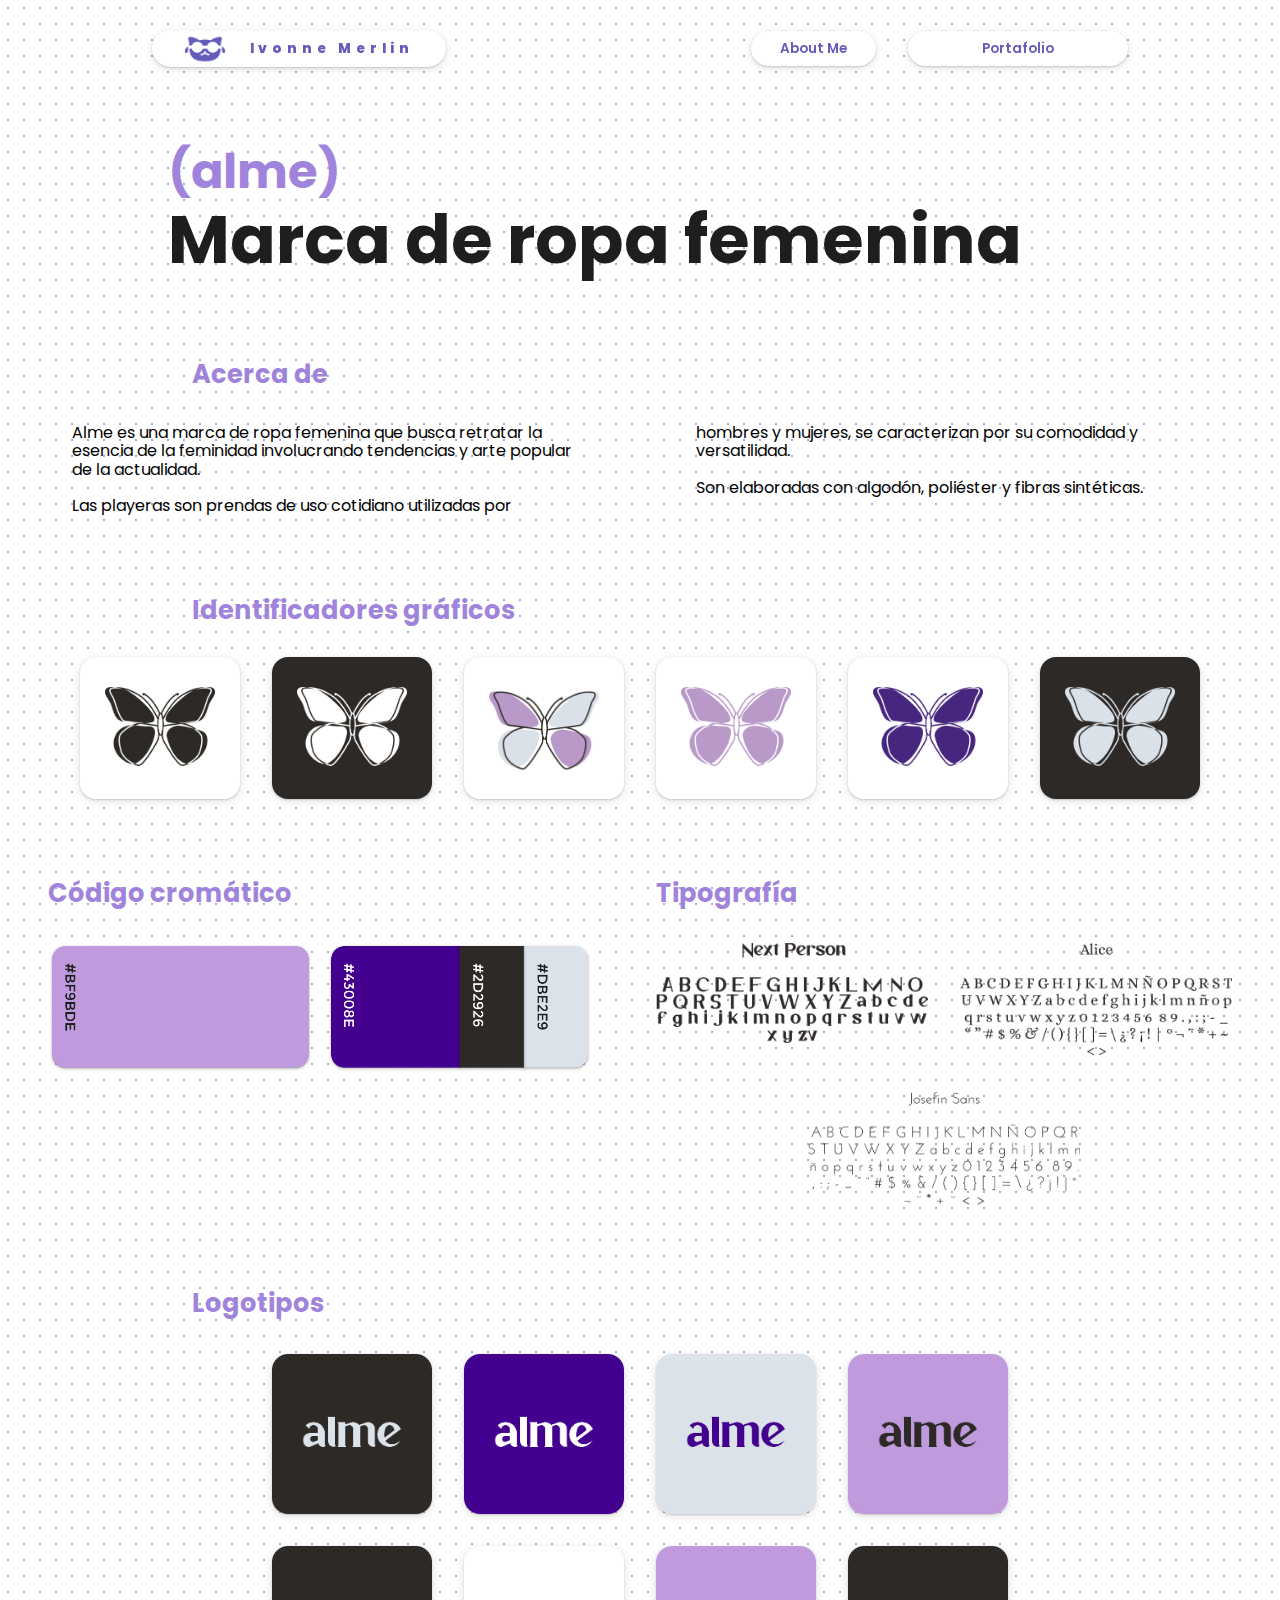
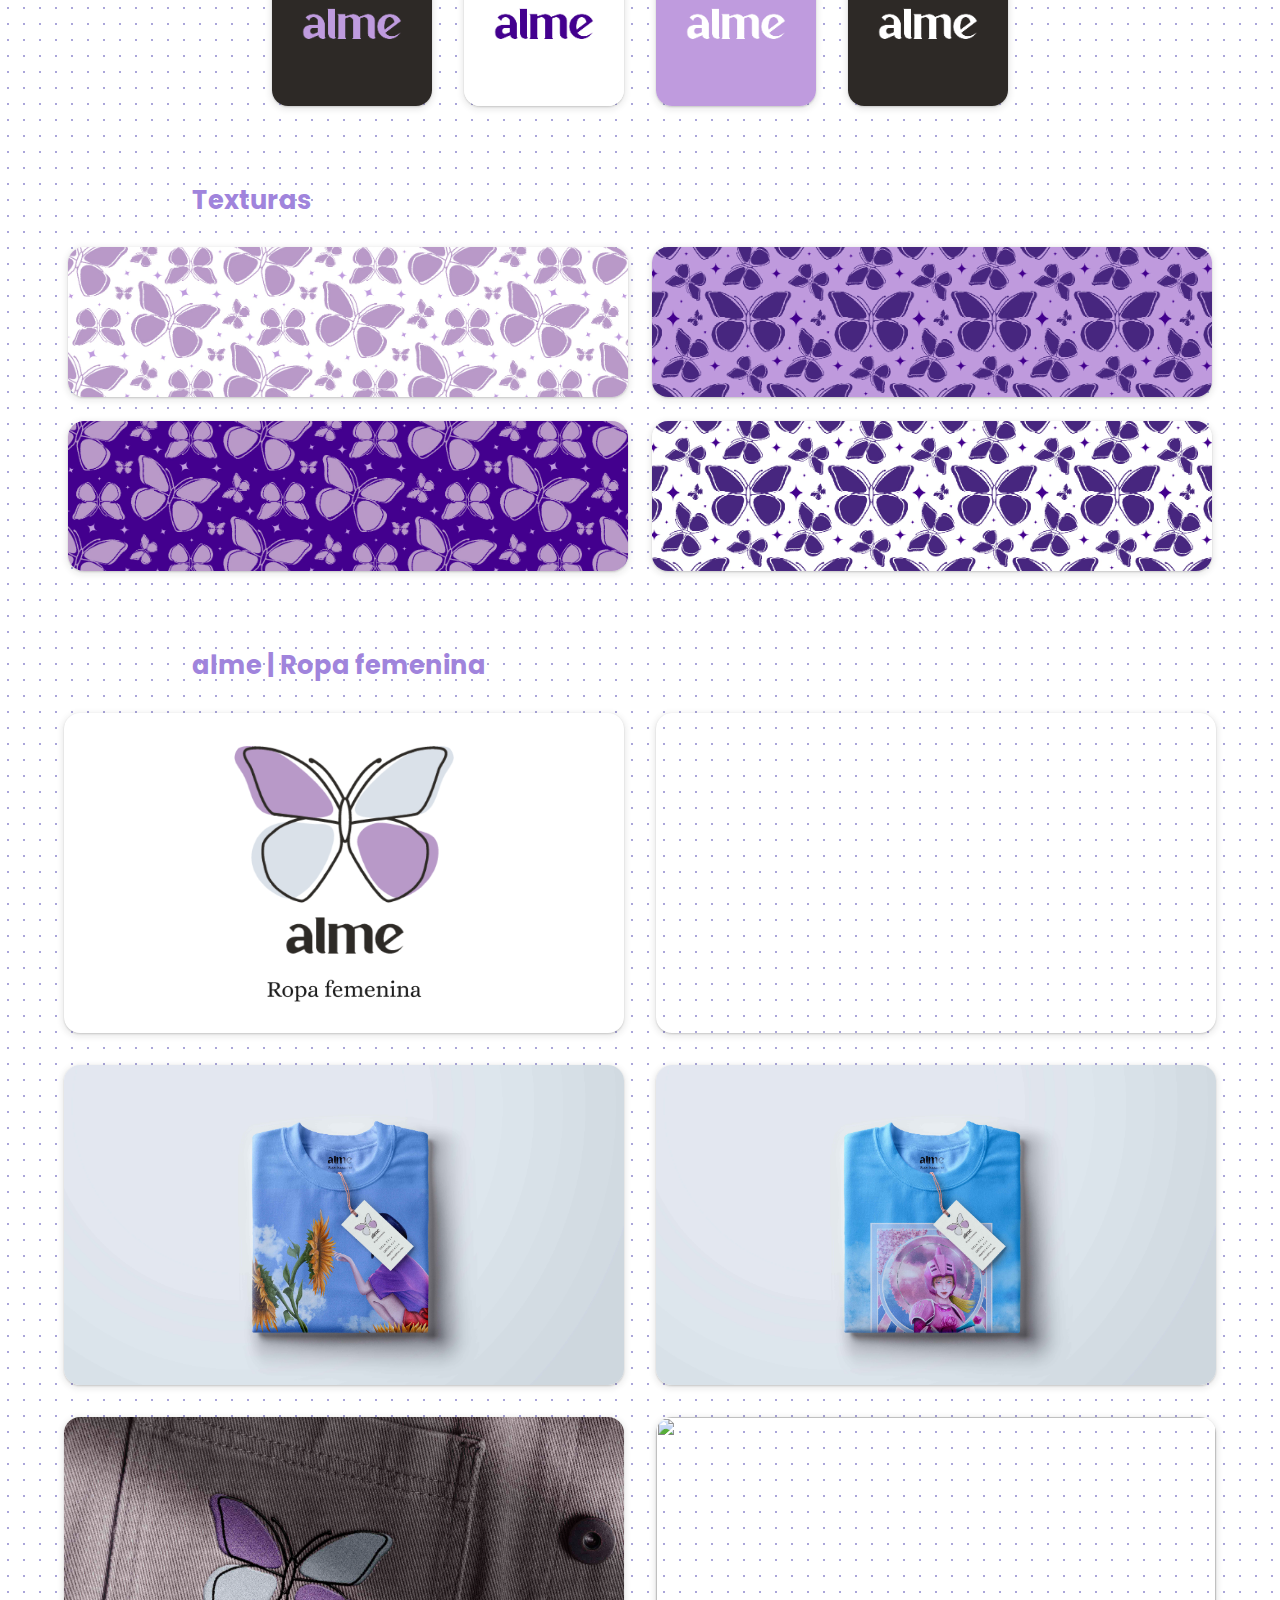
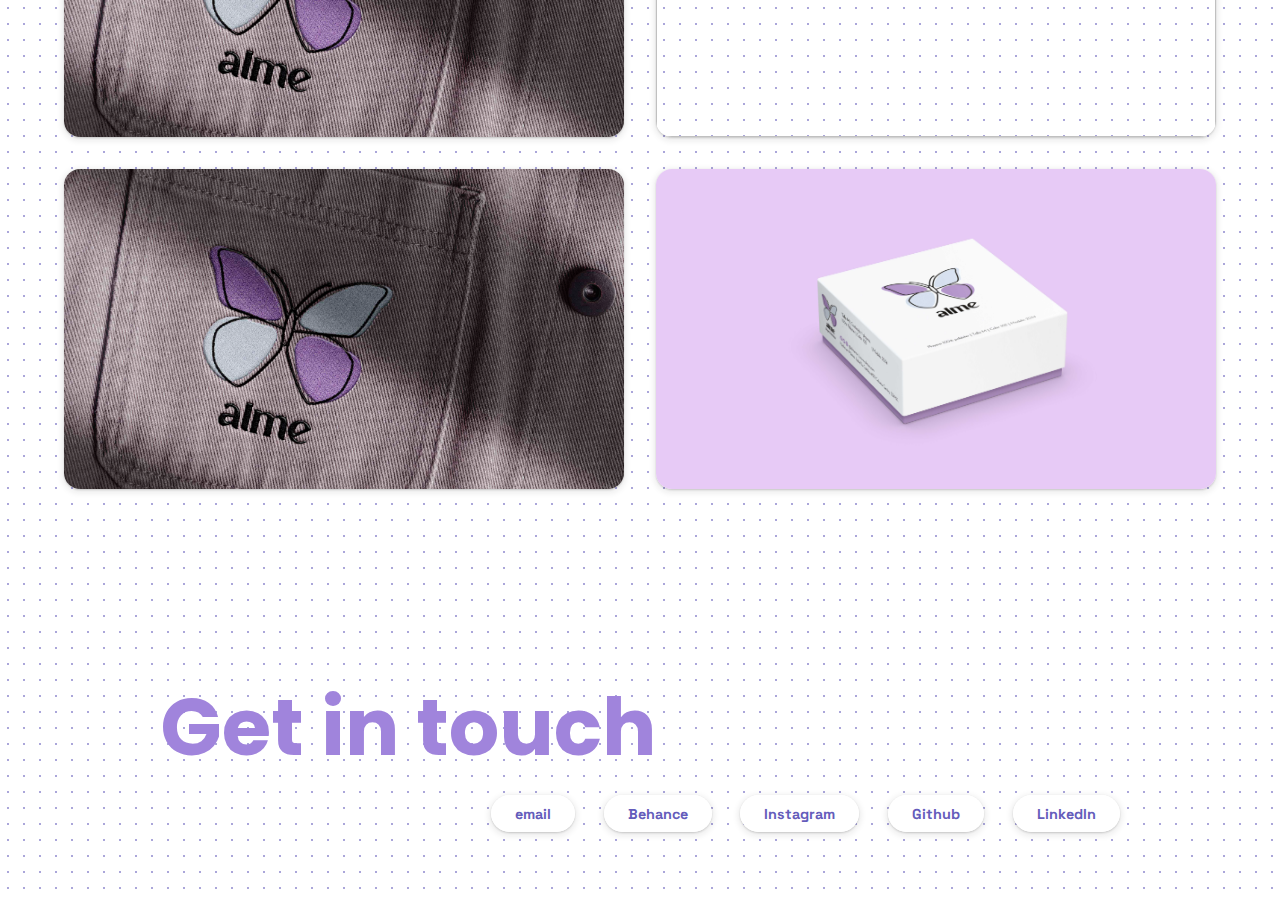
==== commit cb76318b: "Corrección de menu" ====
--- a/alme.html
+++ b/alme.html
@@ -7,64 +7,145 @@
     <link rel="preconnect" href="https://fonts.googleapis.com">
     <link rel="preconnect" href="https://fonts.gstatic.com" crossorigin>
     <link href="https://fonts.googleapis.com/css2?family=Poppins:ital,wght@0,100;0,200;0,300;0,400;0,500;0,600;0,700;0,800;0,900;1,100;1,200;1,300;1,400;1,500;1,600;1,700;1,800;1,900&family=Space+Grotesk:wght@300;400;500;600;700&display=swap" rel="stylesheet">
+    <link rel="stylesheet" href="https://fonts.googleapis.com/css2?family=Material+Symbols+Outlined:opsz,wght,FILL,GRAD@20..48,100..700,0..1,-50..200" />
+    <link rel="icon" type="favicon" href="img/iconos/icono-4.png" />
     <link rel="stylesheet" href="estilo/normalize.css">
     <link rel="stylesheet" href="estilo/reset.css">
     <link rel="stylesheet" href="estilo/menu.css">
     <link rel="stylesheet" href="estilo/footer.css">
     <link rel="stylesheet" href="estilo/portafolio/branding/alme.css">
-    <link rel="icon" type="favicon" href="img/logo.png" />
     <title>Ivonne Merlin | Alme</title>
 </head>
 <body>
-    <nav class="menu">
-        <div class="menu__lista">
-            <ul class="menu__lista-boton menu__about">
-                <li class="menu__lista-item"><a href="index.html">About Me</a></li>
-            </ul>
-            <ul class="menu__lista-boton menu__portafolio dropdown">
-                <li class="menu__lista-item menu__item-portafolio"><a href="portfolio.html">Portafolio</a>                
-                    <ul class="menu__sublista-contenedor">
-                        <li class="menu__lista-item menu__item-uxui dropdown">
-                            <a href="uxui.html">Diseño UX/UI</a>
-                            <ul class="menu__sublista-boton menu__sublista-uxui">
-                                <li class="menu__sublista-item menu__item-moneycare">
-                                    <a href="moneycare.html">Money Care</a>
-                                </li>
-                                <li class="menu__sublista-item menu__item-sweetbakery">
-                                    <a href="sweetbakery.html">Sweet Bakery</a>
-                                </li>
-                                <li class="menu__sublista-item menu__item-patitas">
-                                    <a href="patitasfelices.html">Patitas Felices</a>
-                                </li>
-                            </ul>
-                        </li>
-                        <li class="menu__lista-item menu__item-ilustracion dropdown">
-                            <a href="illust.html">Ilustración Digital</a>
-                            <ul class="menu__sublista-boton menu__sublista-ilustracion">
-                                <li class="menu__sublista-item menu__item-gato">
-                                    <a href="gato-de-habitos.html">Gato de hábitos</a>
-                                </li>
-                                <li class="menu__sublista-item menu__item-retraros">
-                                    <a href="retratos.html">Retratos</a>
-                                </li>
-                                <li class="menu__sublista-item menu__escenarios">
-                                    <a href="escenarios.html">Escenarios</a>
-                                </li>
-                            </ul>
-                        </li>
-                        <li class="menu__lista-item menu__item-branding dropdown">
-                            <a href="branding.html">Branding</a>
-                            <ul class="menu__sublista-boton menu__sublista-">
-                                <li class="menu__sublista-item menu__item-alme">
-                                    <a href="alme.html">alme</a>
-                                </li>
-                                <li class="menu__sublista-item menu__item-petalos">
-                                    <a href="petalos.html">Los pétalos</a>
-                                </li>
-                            </ul>
-                        </li>
-                    </ul>                    
-                </li>                
+    <nav class="nav">
+        <div class="nav__contenedor nav__desktop ">
+
+            <a href="index.html" class="enlace__index">
+                <div class="nav__logotipo-container">
+                    <img class="nav__logo-imagen" src="/img/iconos/icono-3.png" alt="logo">
+                    <p class="nav__title">Ivonne Merlin</p>
+                </div>
+            </a>
+
+            <div class="menu__lista">
+                <ul class="menu__lista-boton menu__about">
+                    <li class="menu__lista-item"><a href="index.html">About Me</a></li>
+                </ul>
+                <ul class="menu__lista-boton menu__portafolio ">
+                    <li class="menu__lista-item menu__item-portafolio"><a href="portfolio.html">Portafolio</a>
+                        <ul class="menu__sublista-contenedor">
+                            <li class="menu__lista-item menu__item menu__item-uxui ">
+                                <a href="uxui.html">Diseño UX/UI</a>
+                            </li>
+                            <li class="menu__lista-item menu__item menu__item-ilustracion ">
+                                <a href="illust.html">Ilustración Digital</a>
+                            </li>
+                            <li class="menu__lista-item menu__item menu__item-branding ">
+                                <a href="branding.html">Branding</a>
+                            </li>
+                        </ul>
+                    </li>
+                </ul>
+            </div>
+        </div>
+        <div class="nav__contenedor nav__mobile">
+
+            <a href="index.html" class="enlace__index">
+
+                <div class="nav__logotipo-container">
+                    <img class="nav__logo-imagen" src="/img/iconos/icono-3.png" alt="logo">
+                    <p class="nav__title">Ivonne Merlin</p>
+                </div>
+            </a>
+
+            <a href="#menu" class="nav__menu">
+
+                <span  class="nav__menu material-symbols-outlined nav__icon">
+                    menu
+                    </span>
+            </a>
+
+            <a href="#" class="nav__menu nav__menu--second">
+                <span class="material-symbols-outlined nav__icon">
+                    close
+                    </span>
+            </a>
+
+            <ul class="dropdown" id="menu">
+
+                <li class="dropdown__list">
+                    <a href="index.html" class="dropdown__link">
+                        <span class="material-symbols-outlined dropdown__icon">
+                            home
+                            </span>
+                        <span class="dropdown__span">About</span>
+                    </a>
+                </li>
+                <li class="dropdown__list">
+                    <a href="#" class="dropdown__link">
+                        
+                        <span class="material-symbols-outlined dropdown__icon">
+                            folder_special
+                            </span>
+                        <span class="dropdown__span">Portafolio</span>
+                        <span class="material-symbols-outlined dropdown__arrow">
+                            expand_less
+                            </span>
+                        <input type="checkbox" class="dropdown__check">
+                    </a>
+
+                    <div class="dropdown__content">
+
+                        <ul class="dropdown__sub">
+
+                            <li class="dropdown__li">
+                                <a href="uxui.html" class="dropdown__anchor">Diseño UX/UI</a>
+                            </li>
+                            <li class="dropdown__li">
+                                <a href="illust.html" class="dropdown__anchor">Ilustración digital</a>
+                            </li>
+                            <li class="dropdown__li">
+                                <a href="branding.html" class="dropdown__anchor">Identidad de Marca</a>
+                            </li>
+                        </ul>
+                    </div>
+                </li>
+
+                <li class="dropdown__list">
+                    <a href="#" class="dropdown__link">
+                        <span class="material-symbols-outlined dropdown__icon">
+                            perm_contact_calendar
+                            </span>
+                        <span class="dropdown__span">Get in touch</span>
+                        <span class="material-symbols-outlined dropdown__arrow">
+                            expand_less
+                            </span>
+
+                        <input type="checkbox" class="dropdown__check">
+                    </a>
+
+                    <div class="dropdown__content">
+
+                        <ul class="dropdown__sub">
+
+                            <li class="dropdown__li">
+                                <a class="dropdown__anchor" href="mailto:ivonnemerlin22@gmail.com" target="_blank">email</a>
+                            </li>
+                            <li class="dropdown__li">
+                                <a class="dropdown__anchor" href="https://www.linkedin.com/in/ivonne-merlin/" target="_blank">LinkedIn</a>
+                            </li>
+                            <li class="dropdown__li">
+                                <a class="dropdown__anchor" href="https://www.behance.net/Ivonne_Merlin" target="_blank">Behance</a>
+                            </li>
+                            <li class="dropdown__li">
+                                <a class="dropdown__anchor" href="https://github.com/ivonnemerlin" target="_blank">Github</a>
+                            </li>
+                            <li class="dropdown__li">
+                                <a class="dropdown__anchor" href="https://www.instagram.com/meruu_rin/" target="_blank">Instagram</a>
+                            </li>  
+                        </ul>
+                    </div>
+                </li>
             </ul>
         </div>
     </nav>
--- a/estilo/menu.css
+++ b/estilo/menu.css
@@ -1,53 +1,85 @@
-.menu{
+.nav{
+
+    width: 100vw;
     position: fixed;
     top: 0;
     right: 0;
     z-index: 100;
-}
-
+    margin-top: 1rem;
+}
+
+.nav__desktop{
+    display: flex;
+    align-items: center;
+    justify-content: space-around;
+    align-items: center;
+    padding-top: 0.9rem;
+}
+
+.nav__logotipo-container{
+    display: flex;
+    align-items: center;
+    gap: 1.5rem;
+    background-color: #fff;
+    box-shadow: 0px 1px 2px 0px #1e1e1e30, 0px 2px 6px 2px #1e1e1e15;
+    border-radius: 1.5rem;
+    padding: 0.2rem 2rem 0.2rem 2rem;
+
+}
+
+
+.nav__logo-imagen{
+    height: 30px;
+    
+}
+
+.nav__title{
+    color: var(--color-morado-medio);
+    font-size: 0.85rem;
+    font-weight: 800;
+    letter-spacing: 0.3rem;
+}
 
 .menu__lista{
     display: flex;
     flex-wrap: wrap;
     gap:2rem;
-    margin-right: 14rem;
 }
 .menu__lista-boton{
-    margin: 2.5rem 0 2.5rem 0;
     cursor: pointer;
     background-color: #fff;
     box-shadow: 0px 1px 2px 0px #1e1e1e30, 0px 2px 6px 2px #1e1e1e15;
     border-radius: 1.5rem;
 }
 .menu__item-portafolio{
-    width: 185px;
+    width: 220px;
+    display: flex;
+    justify-content: center;
+    align-items: center;
+    gap: 2rem;
+}
+.menu__lista-item a{
+    font-size: .85rem;
+
 }
 
 .menu__sublista-contenedor{
-    margin: 0.8rem 0 0 -1.6rem;
-    width: 185px;
+    margin: 9.3rem 0 0 0rem;
+    padding: 0.2rem;
+    width: 222px;
     box-shadow: 0px 1px 2px 0px #1e1e1e30, 0px 2px 6px 2px #1e1e1e15;
     background-color: #fff;
     border-radius: 1rem;
 }
 
-.menu__sublista-boton{
-    margin: -1.8rem 0 0 9.8rem;
-    padding: 1rem 0.2rem;
-    border-radius: 1rem;
-    width: 185px;
-    box-shadow: 0px 1px 2px 0px #1e1e1e30, 0px 2px 6px 2px #1e1e1e15;
-    background-color: #fff;
-}
-
 
 .menu__lista-item{
     font-family: var(--tipografia-subtitulos);
+    font-size: 0.6rem;
     font-weight: 600;
     text-align: center;
-    padding: 0.7rem 1.8rem 0.7rem 1.8rem;
-}
-
+    padding: 0.6rem 1.8rem 0.6rem 1.8rem;
+}
 
 .menu__lista li ul{
     display: none;
@@ -55,57 +87,209 @@
 }
 .menu__lista li:hover >ul{
     display: block;
-    
-}
-
-.menu__sublista-item a:hover{
+}
+
+.menu__item a:hover{
+    padding: 0.2rem 1.1rem 0.2rem 1.1rem;
     background-color: var(--color-morado-claro);
     color: #fff;
     border-radius: 1rem;
-    padding: 0.2rem 1.3rem 0.2rem 1.3rem;
-}
-.menu__sublista-boton{
-    display: no;
-}
-.menu__sublista-item {
-    padding: 0.3rem 0 0.3rem 0;
-}
-.menu__sublista-item a{
-    color: var(--color-negro);
-}
-
-
-
-
-@media screen and (min-width:768px) and (max-width:1210px) {
-    .menu__lista{
-        margin-right: 13.5rem;
-    }
-    .menu__sublista-boton{
-        margin: -1.8rem 0 0 9.8rem;
-        padding: 1rem 0.2rem;
+}
+
+.nav__mobile{
+    display: none;
+}
+
+
+
+@media screen and (max-width: 800px)  {
+
+
+    .nav{
+        backdrop-filter: none;
+        position: initial;
+    
+        --img1: scale(1);
+        --img2: scale(0);
+
+    }
+    
+    .nav:has( .dropdown:target ){
+        --img1: scale(0);
+        --img2: scale(1);
+    
+        --clip:inset(0 0 0 0);
+    }
+    
+    .nav__contenedor{
+        width: 90%;
+        margin: 0 auto;
+        height: 50px;
+    
+        display: grid;
+        grid-template-columns: max-content max-content;
+        grid-template-areas: "title img";
+        justify-content: space-between;
+        align-items: center;
+    
+        overflow: hidden;
+
+    }
+    
+    .nav__logotipo-container{
+        grid-area: title;
+        display: flex;
+        align-items: center;
+    }
+    
+    .nav__logo-imagen{
+        padding: 0 .15rem 0 .15rem;
+        height: 30px;
+        color: var(--color-morado-medio);
+        
+    }
+    
+    .nav__title{
+        color: var(--color-morado-medio);
+        font-size: 0.9rem;
+        font-weight: 800;
+        letter-spacing: 0.35rem;
+    }
+    
+    
+    .nav__menu{
+        grid-area: img;
+        position: relative;
+        z-index: 1200;
+        
+        transform: var(--img1);
+    }
+    
+    .nav__menu--second{
+        transform: var(--img2);
+    }
+    
+    .nav__icon{
+        width: 25px;
+        display: block;
+    }
+    .material-symbols-outlined {
+        color: var(--color-morado-medio);
+        font-variation-settings:
+        'FILL' 1,
+        'wght' 500,
+        'GRAD' 0,
+        'opsz' 48
+
+        
+    }
+    
+    .dropdown{
+        position: absolute;
+        backdrop-filter: blur(20px);
+    
+    
+        width: 75%;
+        max-width: 300px;
+        right: 0;
+        top: 0;
+        bottom: 0;
+        padding: 1em;
+        z-index: 1100;
+
+    
+        display: grid;
+        align-content:center ;
+        gap: 1rem;
+    
+        overflow-y: auto;
+        
+        clip-path: var(--clip, inset(0 0 100% 100%));
+        transition: clip-path .5s;
+    
+    }
+    
+    .dropdown__list{
+        list-style: none;
+        background-color: #fff;
         border-radius: 1rem;
-        width: 185px;
         box-shadow: 0px 1px 2px 0px #1e1e1e30, 0px 2px 6px 2px #1e1e1e15;
-        background-color: #fff;
-    }
-}
-
-
-@media screen and (max-width: 767px){
-
-    .menu{
-        left: 0;
-    }
-    .menu__lista{
-        margin-right: 0;
-        justify-content: center;
-    }
-
-
-    .menu__lista li:hover >ul{
+
+    }
+    
+    .dropdown__link{
+        color: var(--color-morado-medio);
+        letter-spacing: 0.02rem;
+        font-weight: 700;
+        padding: 0.7rem 0.7rem;
+        text-decoration: none;
+        
+        display: flex;
+        align-items: center;
+        gap: .6rem;
+    
+        position: relative;
+        background-color: var(--bg, transparent);
+        border-radius: 2rem;
+    }
+    
+    .dropdown__list:has( :checked ){
+        --rows: 1fr;
+        --rotate: rotate(180deg);
+        background-color: var(--color-morado-claro2);
+        border-radius: 1rem;
+    
+    }
+    
+    .dropdown__check{
+        position: absolute;
+        width: 100%;
+        height: 100%;
+        opacity: 0;
+        cursor: pointer;
+    }
+    
+    .dropdown__arrow{
+        margin-left: auto;
+        transform: var(--rotate, 0);
+        transition: .2s transform;
+    }
+    
+    .dropdown__content{
+        display: grid;
+        grid-template-rows: var(--rows, 0fr);
+        transition: .3s grid-template-rows;
+    }
+    
+    .dropdown__sub{
+        overflow: hidden;
+    
+    }
+    
+    .dropdown__li{
+        width: 85%;
+        list-style: none;
+        margin-left: auto;
+    }
+    
+    .dropdown__anchor{
+        padding: 1em 0;
+        display: block;
+        color: var(--color-negro);
+        font-weight: 600;
+        text-decoration: none;
+    }
+
+
+    .nav__desktop{
         display: none;
-        
-    }
-    
-}  +    }
+
+    .material-symbols-outlined, .dropdown__check{
+        display: block;
+    }
+    
+}
+
+
+
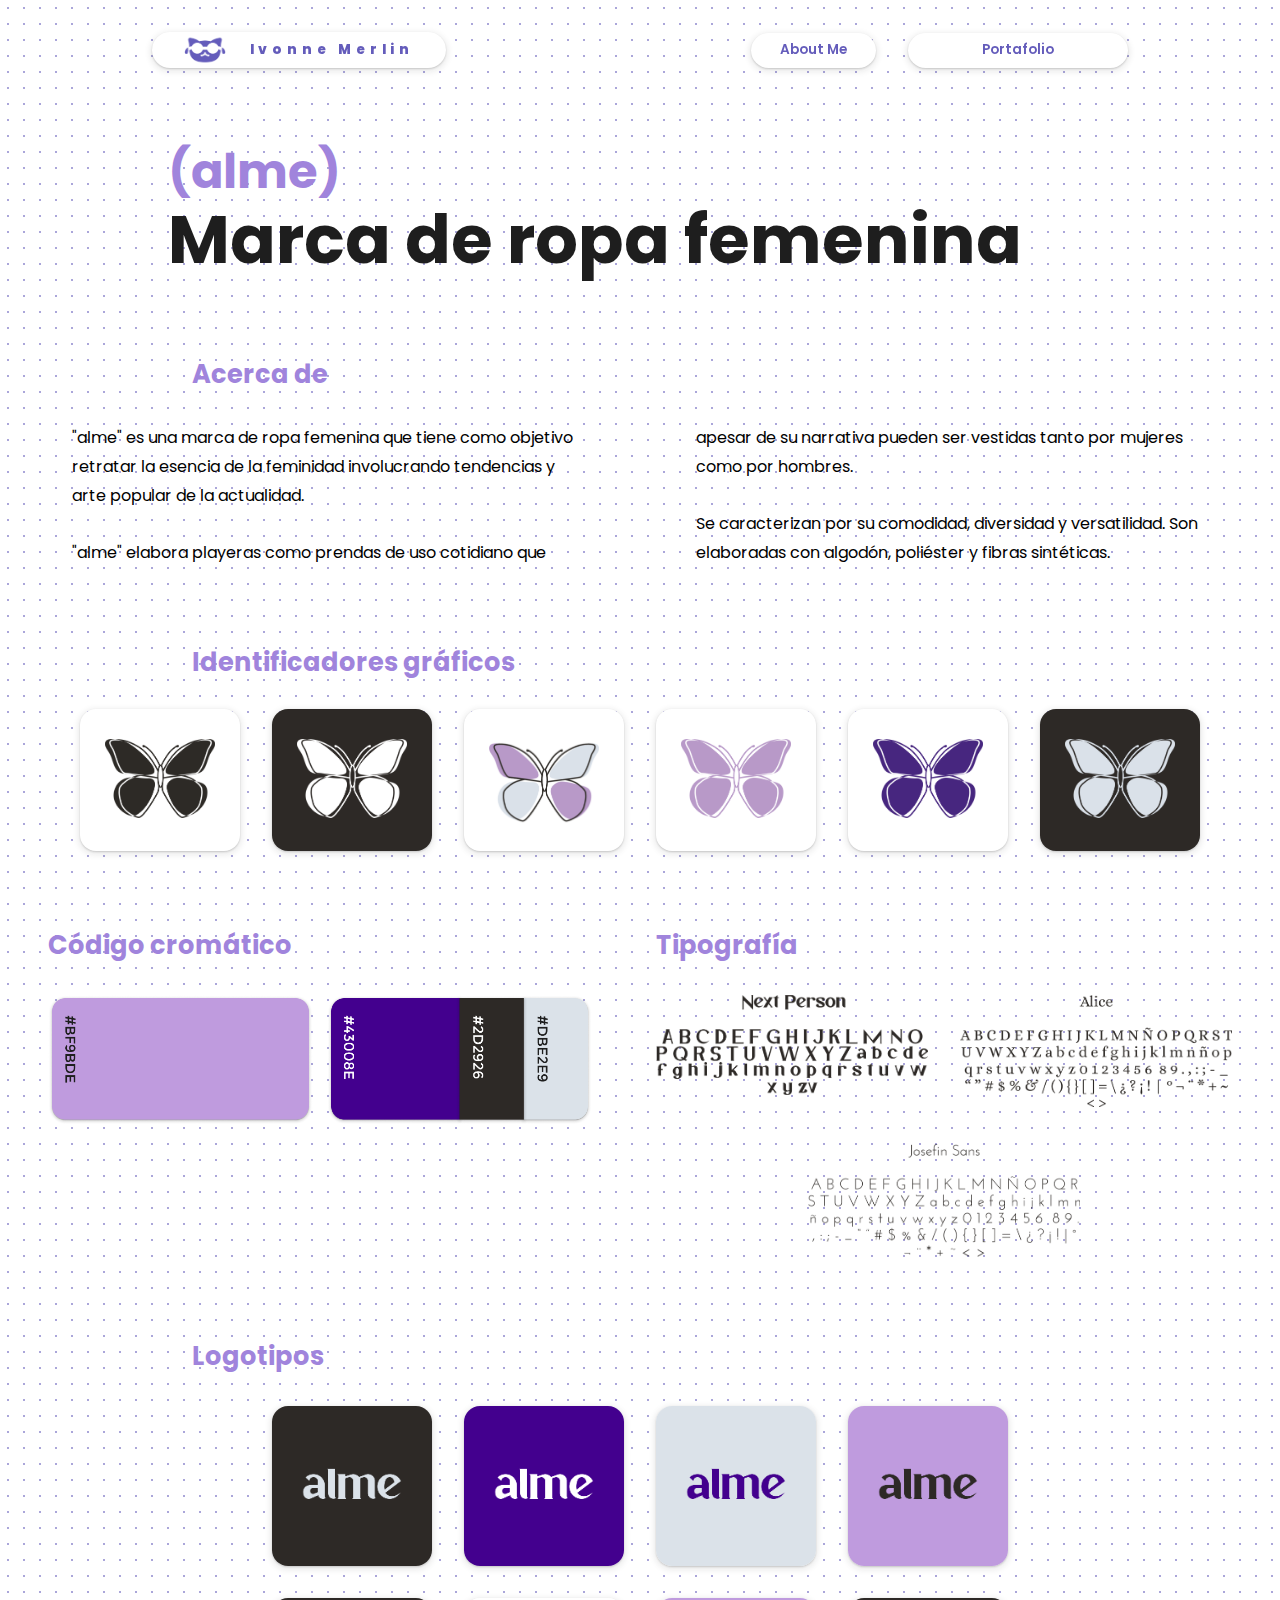
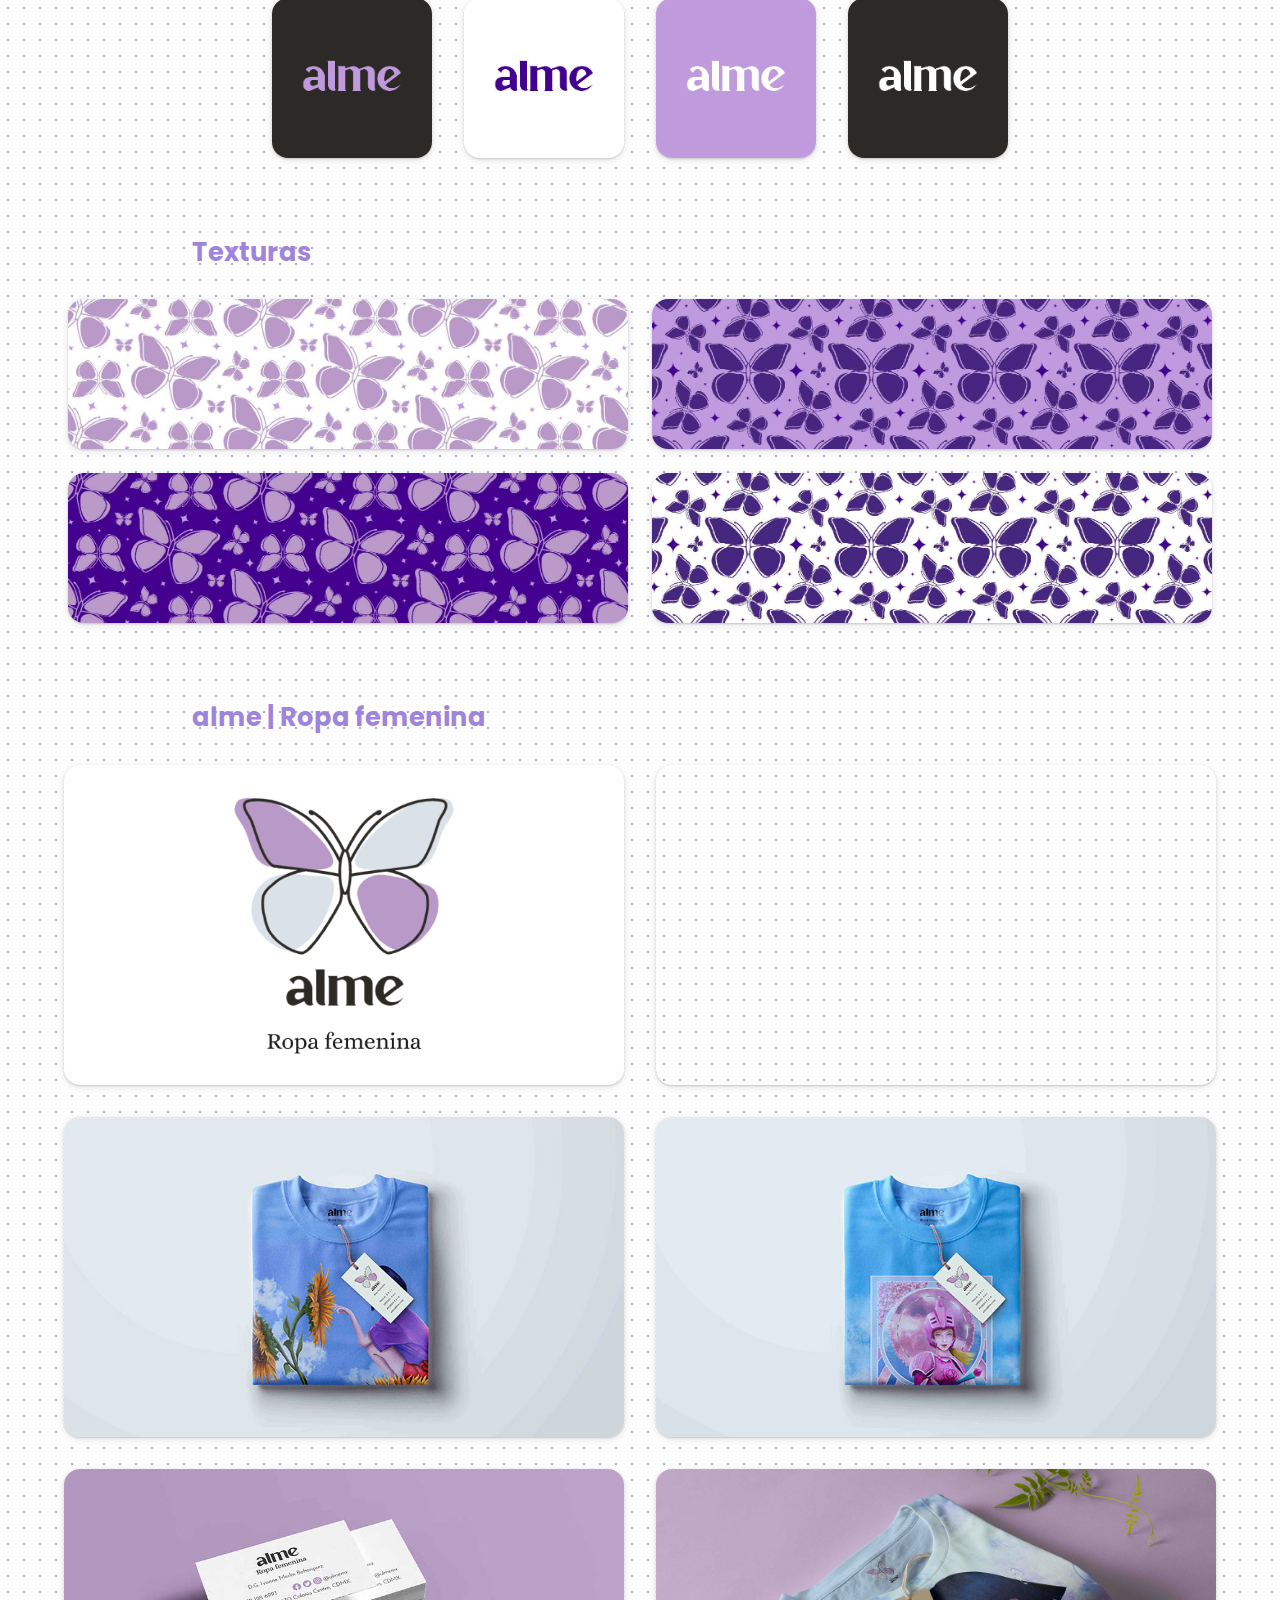
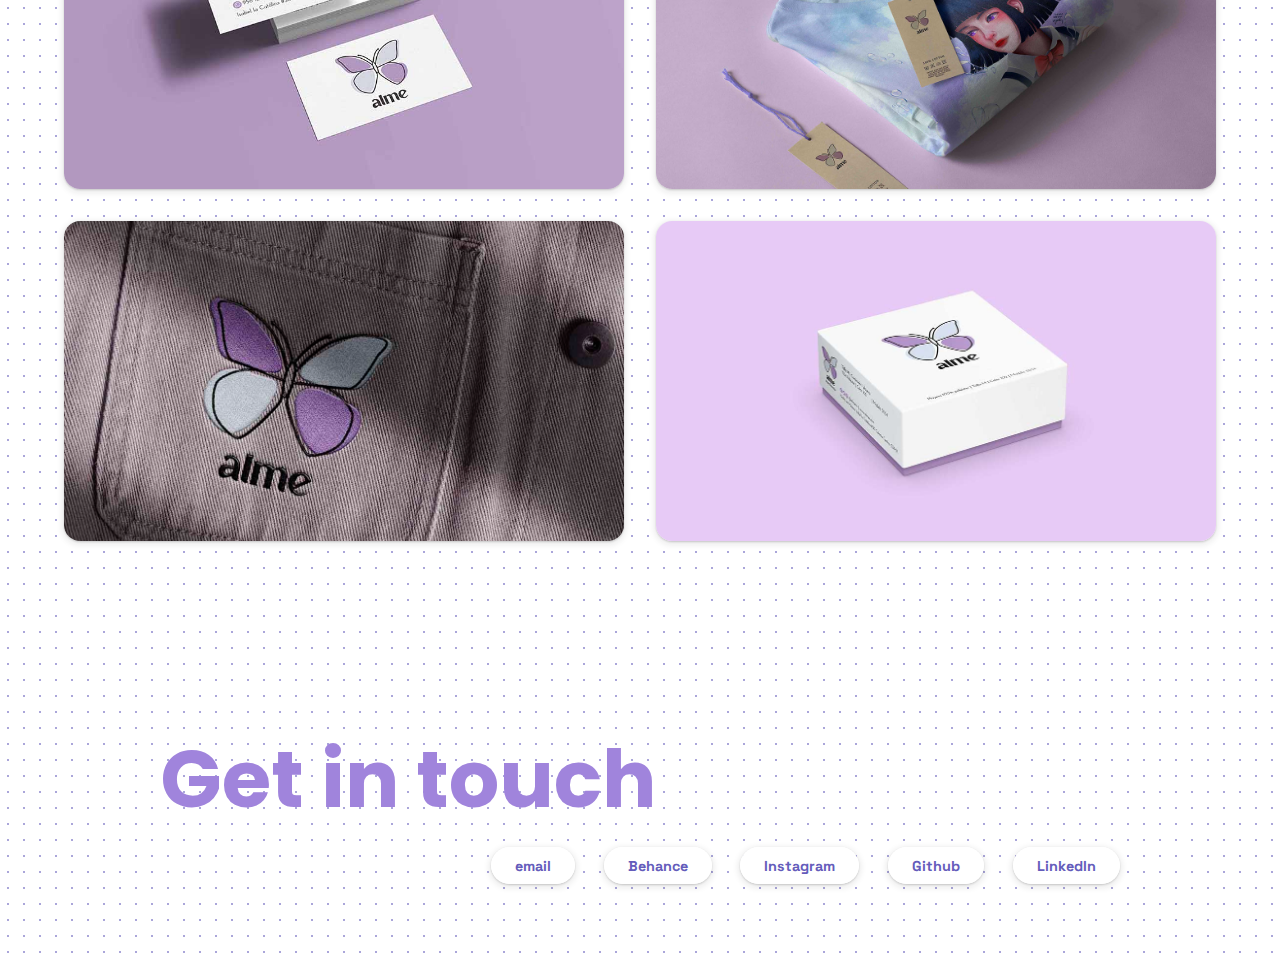
==== commit 5340c35c: "Portafolio nuevo diseño" ====
--- a/alme.html
+++ b/alme.html
@@ -158,13 +158,13 @@
             <h3>Acerca de</h3>
         </div>
         <div class="resumen__descripcion">
-            <p>Alme es una marca de ropa femenina que busca retratar la esencia
-                de la feminidad involucrando tendencias y arte popular de la actualidad. <br><br>
-                Las playeras son prendas de uso cotidiano
-                utilizadas por</p>
-            <p>hombres y mujeres, se caracterizan por su
-                comodidad y versatilidad. <br> <br>Son elaboradas con algodón, poliéster y fibras
-                sintéticas.</p>
+            <p>"alme" es una marca de ropa femenina que tiene como objetivo retratar la esencia de
+                la feminidad involucrando tendencias y arte popular de la actualidad. <br><br>
+                "alme" elabora playeras como prendas de uso cotidiano que</p>
+            <p>apesar de su narrativa pueden ser vestidas tanto por mujeres como por hombres. <br><br>
+                Se caracterizan por su comodidad, diversidad y versatilidad. Son elaboradas con algodón, poliéster
+                y fibras sintéticas.
+            </p>
         </div>
     </section>
     <section class="identificadores">
@@ -172,12 +172,12 @@
             <h3>Identificadores gráficos</h3>
         </div>
         <div class="identificadores__container">
-            <div class="identificadores__item"><img src="img/alme/logo01.png"></div>
-            <div class="identificadores__item"><img src="img/alme/logo02.png"></div>
-            <div class="identificadores__item"><img src="img/alme/logo03.png"></div>   
-            <div class="identificadores__item"><img src="img/alme/logo04.png"></div>
-            <div class="identificadores__item"><img src="img/alme/logo05.png"></div>
-            <div class="identificadores__item"><img src="img/alme/logo06.png"></div>
+            <div class="identificadores__item"><img src="img/identidad-de-marca/alme/logo01.png" alt="identificadores - alme"></div>
+            <div class="identificadores__item"><img src="img/identidad-de-marca/alme/logo02.png" alt="identificadores - alme"></div>
+            <div class="identificadores__item"><img src="img/identidad-de-marca/alme/logo03.png" alt="identificadores - alme"></div>   
+            <div class="identificadores__item"><img src="img/identidad-de-marca/alme/logo04.png" alt="identificadores - alme"></div>
+            <div class="identificadores__item"><img src="img/identidad-de-marca/alme/logo05.png" alt="identificadores - alme"></div>
+            <div class="identificadores__item"><img src="img/identidad-de-marca/alme/logo06.png" alt="identificadores - alme"></div>
         </div>
     </section>
     <section class="recursos">
@@ -186,7 +186,7 @@
                 <h3>Código cromático</h3>
             </div>
             <div class="color__contenedor">
-                <img src="img/alme/colores.png">
+                <img src="img/identidad-de-marca/alme/colores.png" alt="código cromático - alme">
             </div>
         </div>
         <div class="tipografia">
@@ -195,13 +195,13 @@
             </div>
             <div class="tipografia__contenedor">
                 <div class="tipografia__item">
-                    <img src="img/alme/tipo01.png">
+                    <img src="img/identidad-de-marca/alme/tipo01.png" alt="tipografía - alme">
                 </div>
                 <div class="tipografia__item">
-                    <img src="img/alme/tipo02.png">
+                    <img src="img/identidad-de-marca/alme/tipo02.png" alt="tipografía - alme">
                 </div>
                 <div class="tipografia__item">
-                    <img src="img/alme/tipo03.png">
+                    <img src="img/identidad-de-marca/alme/tipo03.png" alt="tipografía - alme">
                 </div>
             </div>
         </div>
@@ -211,14 +211,14 @@
             <h3>Logotipos</h3>
         </div>
         <div class="logotipo__contenedor">
-            <img src="img/alme/logo 1.png">
-            <img src="img/alme/logo 2.png">
-            <img src="img/alme/logo 3.png">
-            <img src="img/alme/logo 4.png">
-            <img src="img/alme/logo 5.png">
-            <img src="img/alme/logo 6.png">
-            <img src="img/alme/logo 7.png">
-            <img src="img/alme/logo 8.png">
+            <img src="img/identidad-de-marca/alme/logo 1.png" alt="Logotipo - alme">
+            <img src="img/identidad-de-marca/alme/logo 2.png" alt="Logotipo - alme">
+            <img src="img/identidad-de-marca/alme/logo 3.png" alt="Logotipo - alme">
+            <img src="img/identidad-de-marca/alme/logo 4.png" alt="Logotipo - alme">
+            <img src="img/identidad-de-marca/alme/logo 5.png" alt="Logotipo - alme">
+            <img src="img/identidad-de-marca/alme/logo 6.png" alt="Logotipo - alme">
+            <img src="img/identidad-de-marca/alme/logo 7.png" alt="Logotipo - alme">
+            <img src="img/identidad-de-marca/alme/logo 8.png" alt="Logotipo - alme">
         </div>
     </section>
     <section class="texturas">
@@ -226,10 +226,10 @@
             <h3>Texturas</h3>
         </div>
         <div class="texturas__contenedor">
-            <img src="img/alme/01_pattern.jpg">
-            <img src="img/alme/04_pattern.jpg">
-            <img src="img/alme/03_pattern.jpg">
-            <img src="img/alme/02_pattern.jpg">
+            <img src="img/identidad-de-marca/alme/01_pattern.jpg" alt="Texturas - alme">
+            <img src="img/identidad-de-marca/alme/04_pattern.jpg" alt="Texturas - alme">
+            <img src="img/identidad-de-marca/alme/03_pattern.jpg" alt="Texturas - alme">
+            <img src="img/identidad-de-marca/alme/02_pattern.jpg" alt="Texturas - alme">
         </div>
     </section>
     <section class="productos">
@@ -237,14 +237,14 @@
             <h3>alme | Ropa femenina</h3>
         </div>
         <div class="productos__contenedor">
-            <img src="img/alme/mockup 01.png">
+            <img src="img/identidad-de-marca/alme/mockup 01.png" alt="Mockup - alme">
             <video src="video/alme/alme-motion-02.mp4" muted autoplay loop></video>
-             <img src="img/alme/mockup 02.jpg">
-            <img src="img/alme/mockup 03.jpg"> 
-             <img src="img/alme/mockup 04.jpg"> 
-            <img src="img/alme/mockup 05.jpg">
-            <img src="img/alme/mockup 04.jpg">
-            <img src="img/alme/mockup 07.jpg">                     
+            <img src="img/identidad-de-marca/alme/mockup 02.jpg" alt="Mockup - alme">
+            <img src="img/identidad-de-marca/alme/mockup 03.jpg" alt="Mockup - alme"> 
+            <img src="img/identidad-de-marca/alme/mockup 05.jpg" alt="Mockup - alme">
+            <img src="img/identidad-de-marca/alme/mockup 06.jpg" alt="Mockup - alme"> 
+            <img src="img/identidad-de-marca/alme/mockup 04.jpg" alt="Mockup - alme">
+            <img src="img/identidad-de-marca/alme/mockup 07.jpg" alt="Mockup - alme">                     
         </div>
     </section>
     <footer>
--- a/estilo/menu.css
+++ b/estilo/menu.css
@@ -1,19 +1,17 @@
 .nav{
-
+    z-index: 100;
+}
+
+.nav__desktop{
     width: 100vw;
-    position: fixed;
     top: 0;
     right: 0;
-    z-index: 100;
-    margin-top: 1rem;
-}
-
-.nav__desktop{
+    position: fixed;
     display: flex;
     align-items: center;
     justify-content: space-around;
     align-items: center;
-    padding-top: 0.9rem;
+    margin-top: 2rem;
 }
 
 .nav__logotipo-container{
@@ -106,14 +104,11 @@
 
 
     .nav{
-        backdrop-filter: none;
-        position: initial;
-    
         --img1: scale(1);
         --img2: scale(0);
 
-    }
-    
+        margin-top: 1.5rem;
+    }
     .nav:has( .dropdown:target ){
         --img1: scale(0);
         --img2: scale(1);
@@ -140,10 +135,10 @@
         grid-area: title;
         display: flex;
         align-items: center;
+        gap: 1rem;
     }
     
     .nav__logo-imagen{
-        padding: 0 .15rem 0 .15rem;
         height: 30px;
         color: var(--color-morado-medio);
         
@@ -153,7 +148,7 @@
         color: var(--color-morado-medio);
         font-size: 0.9rem;
         font-weight: 800;
-        letter-spacing: 0.35rem;
+        letter-spacing: 0.15rem;
     }
     
     
--- a/estilo/portafolio/branding/alme.css
+++ b/estilo/portafolio/branding/alme.css
@@ -29,6 +29,7 @@
     margin-top: 35px;    
 }
 .resumen__descripcion p{
+    line-height: 1.8rem;
     width: 32rem;
 }
 
